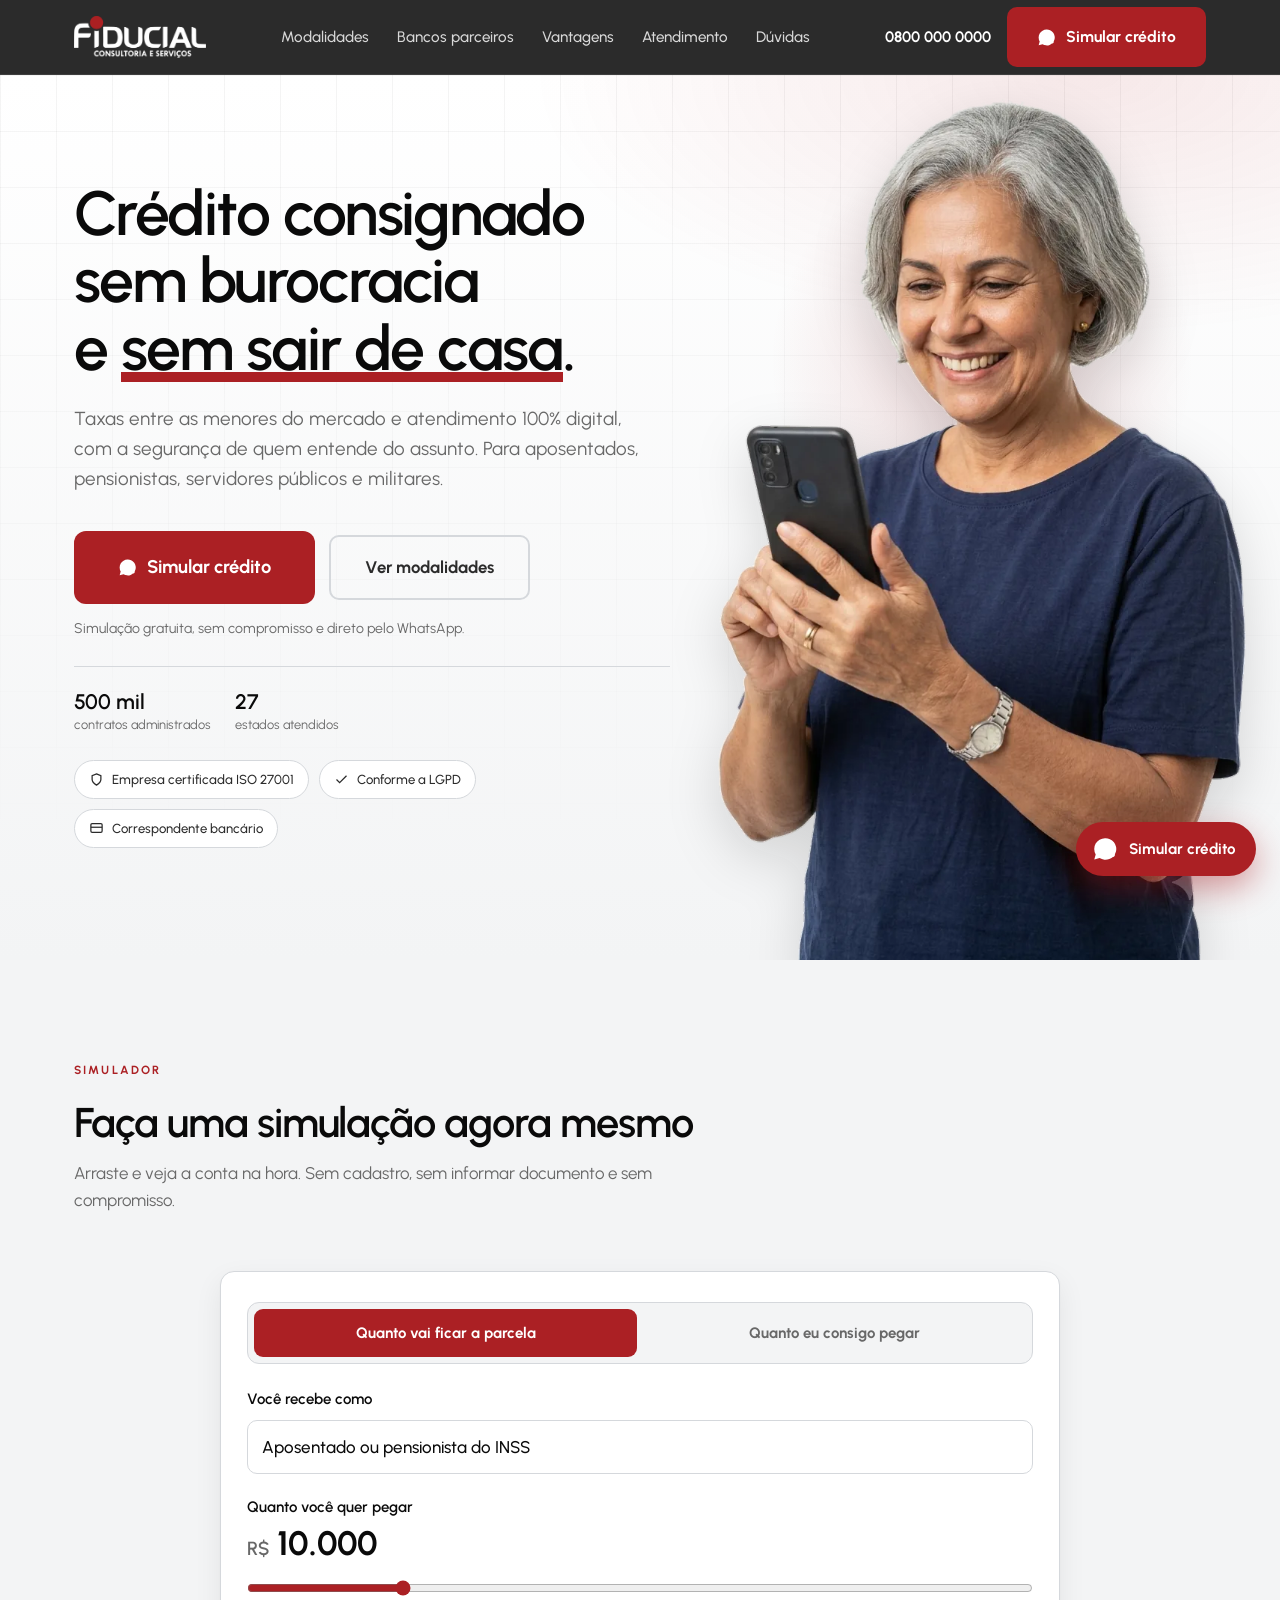
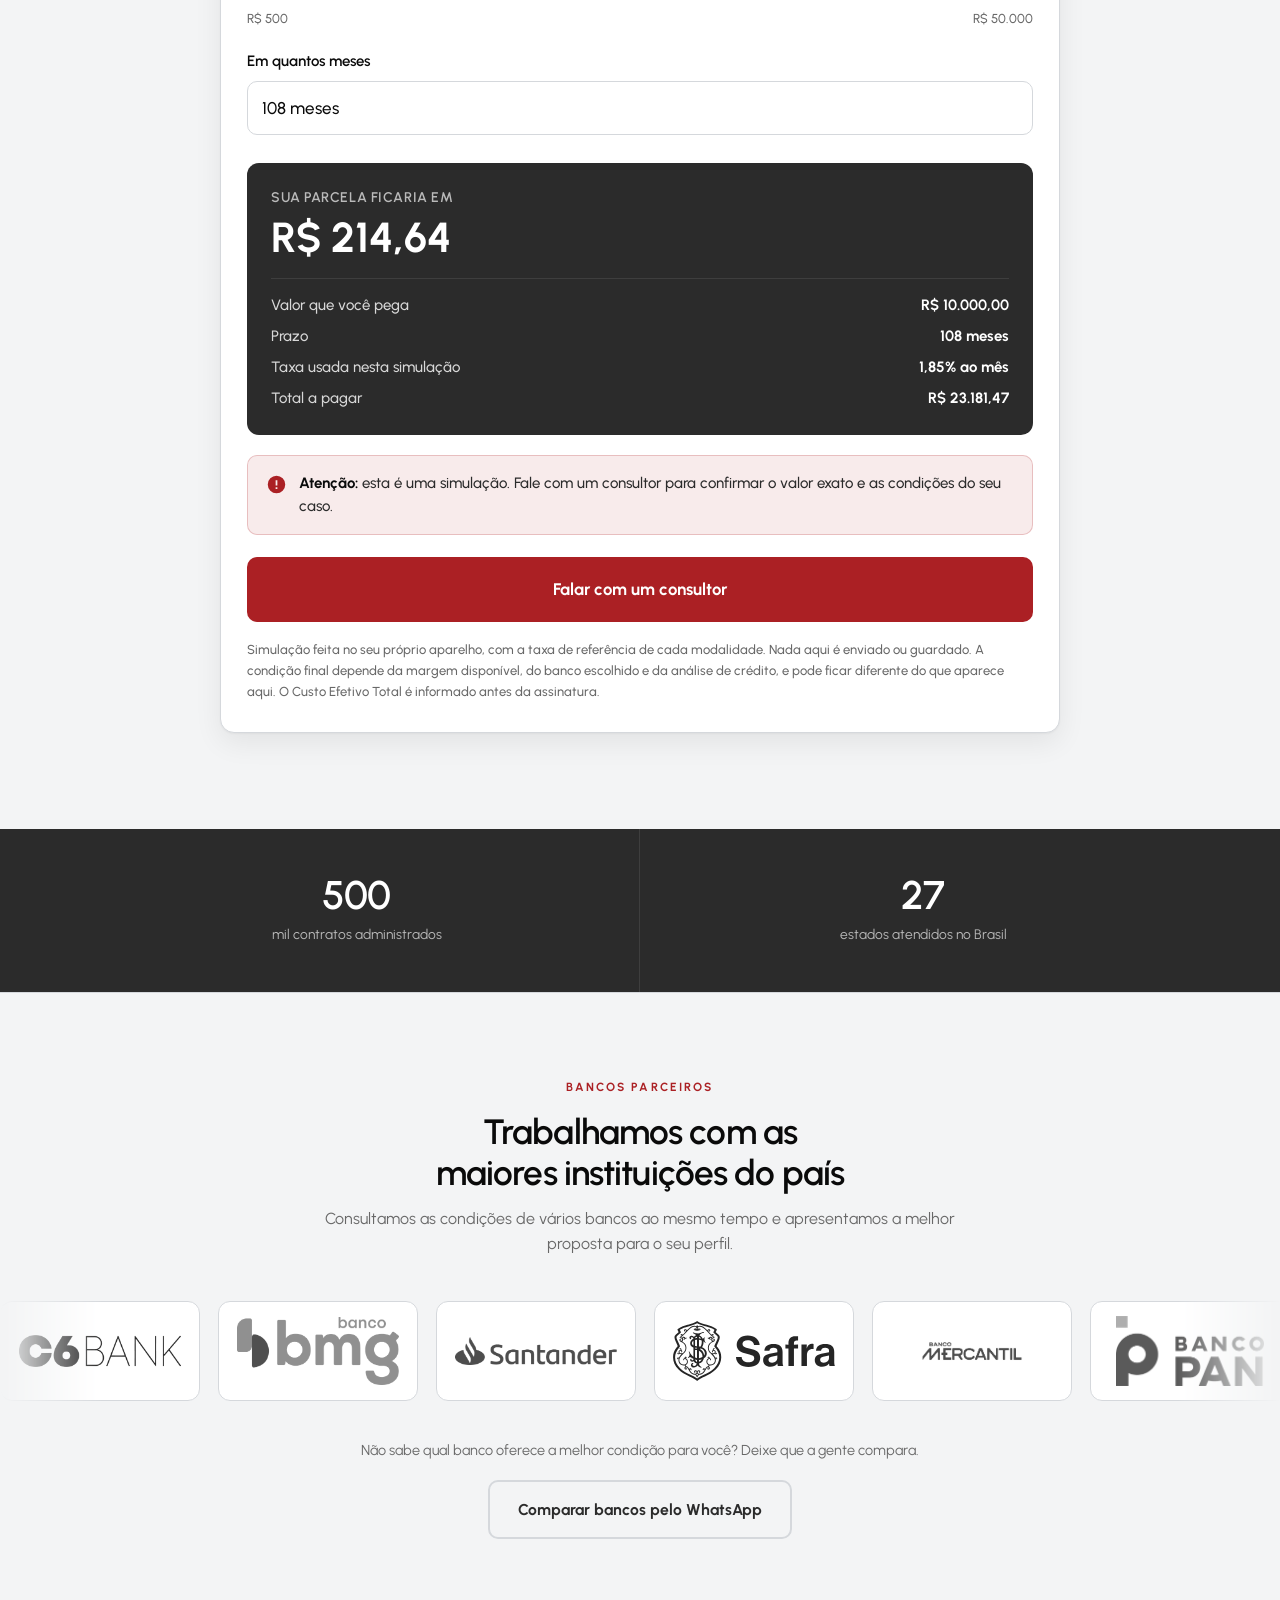
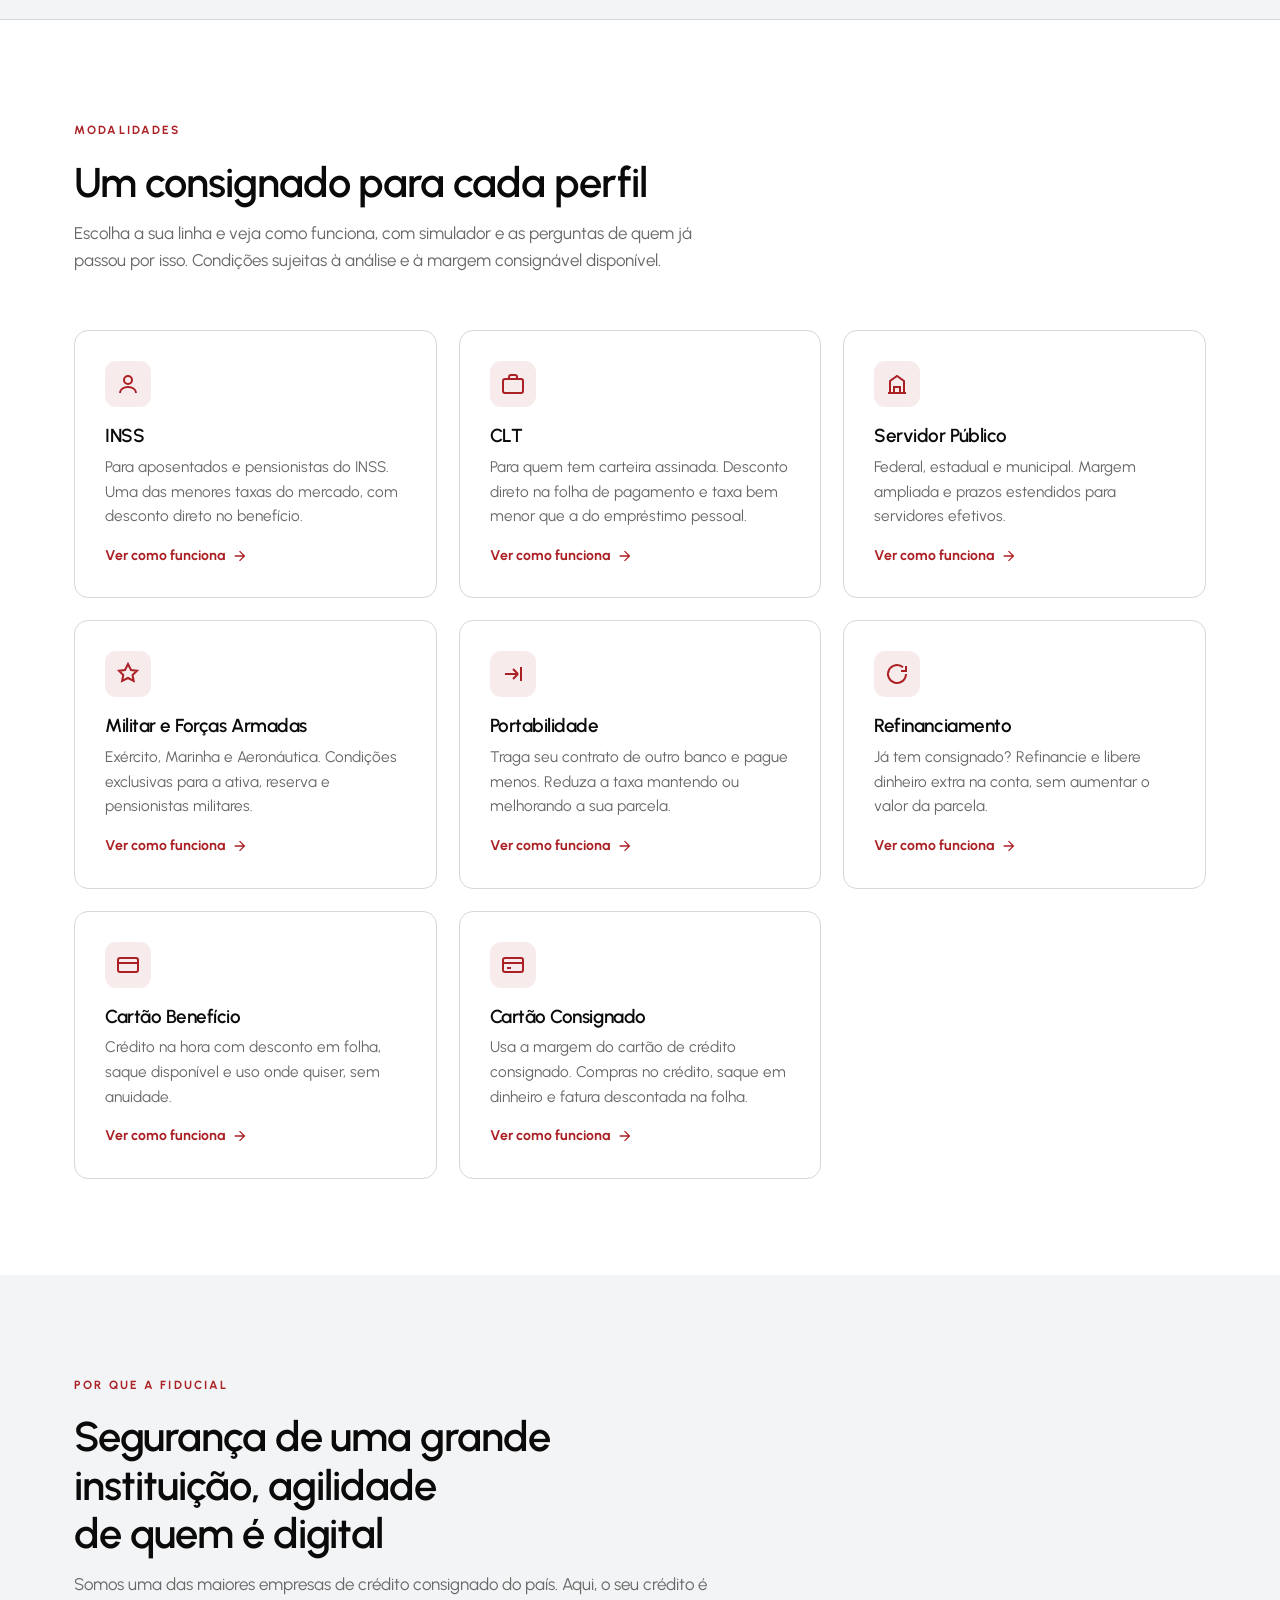
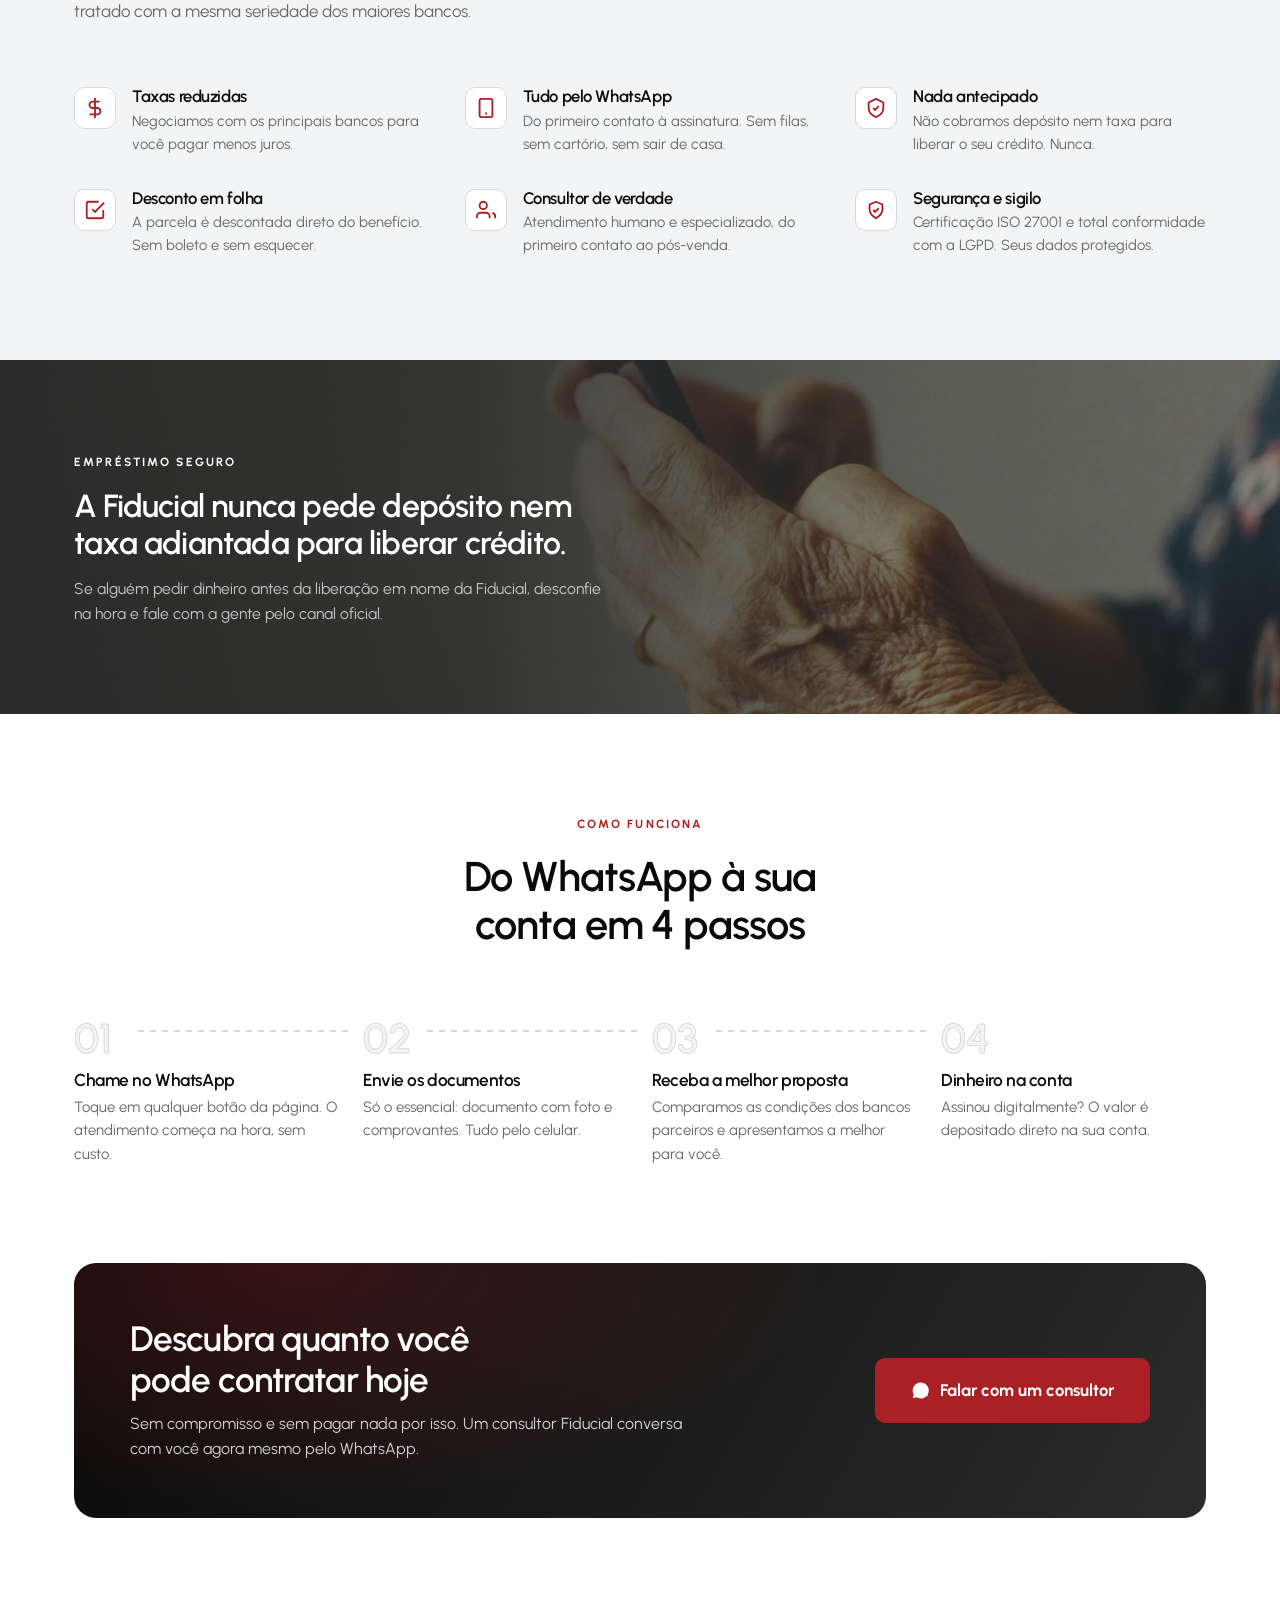
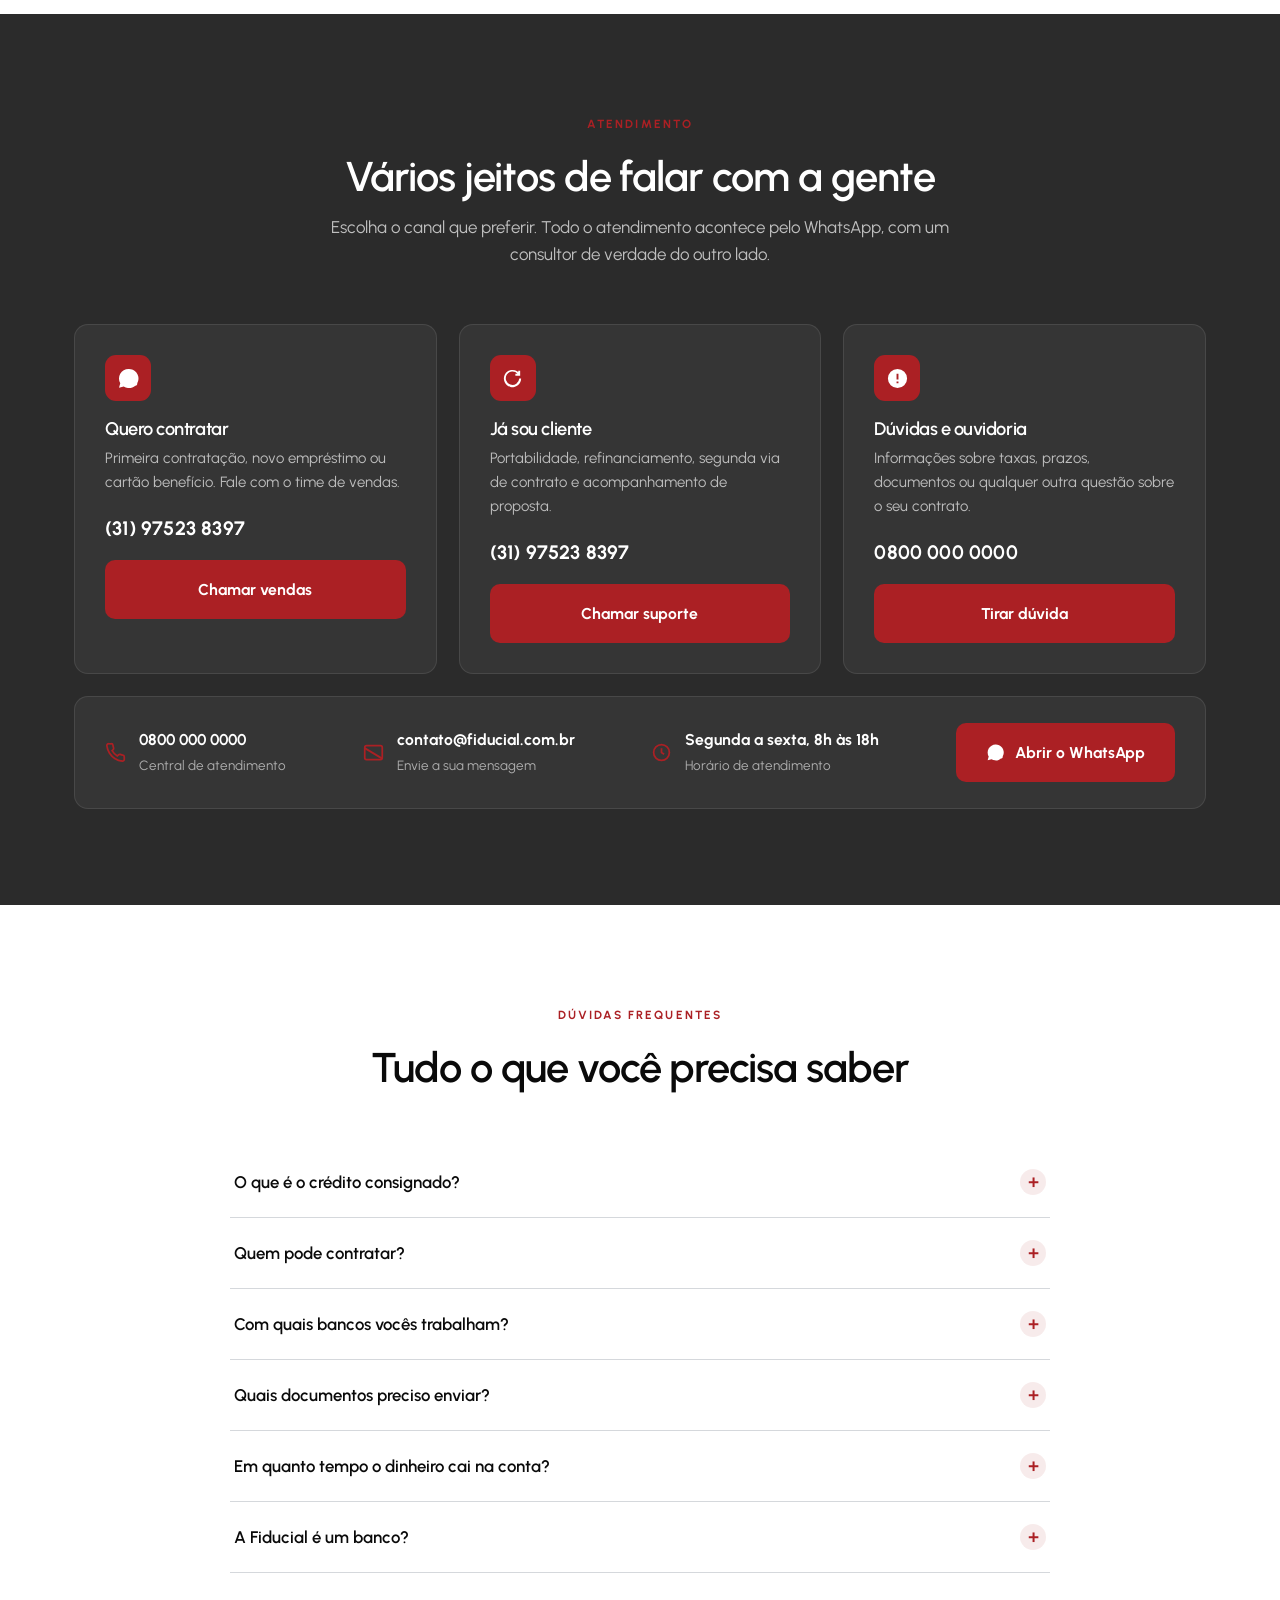
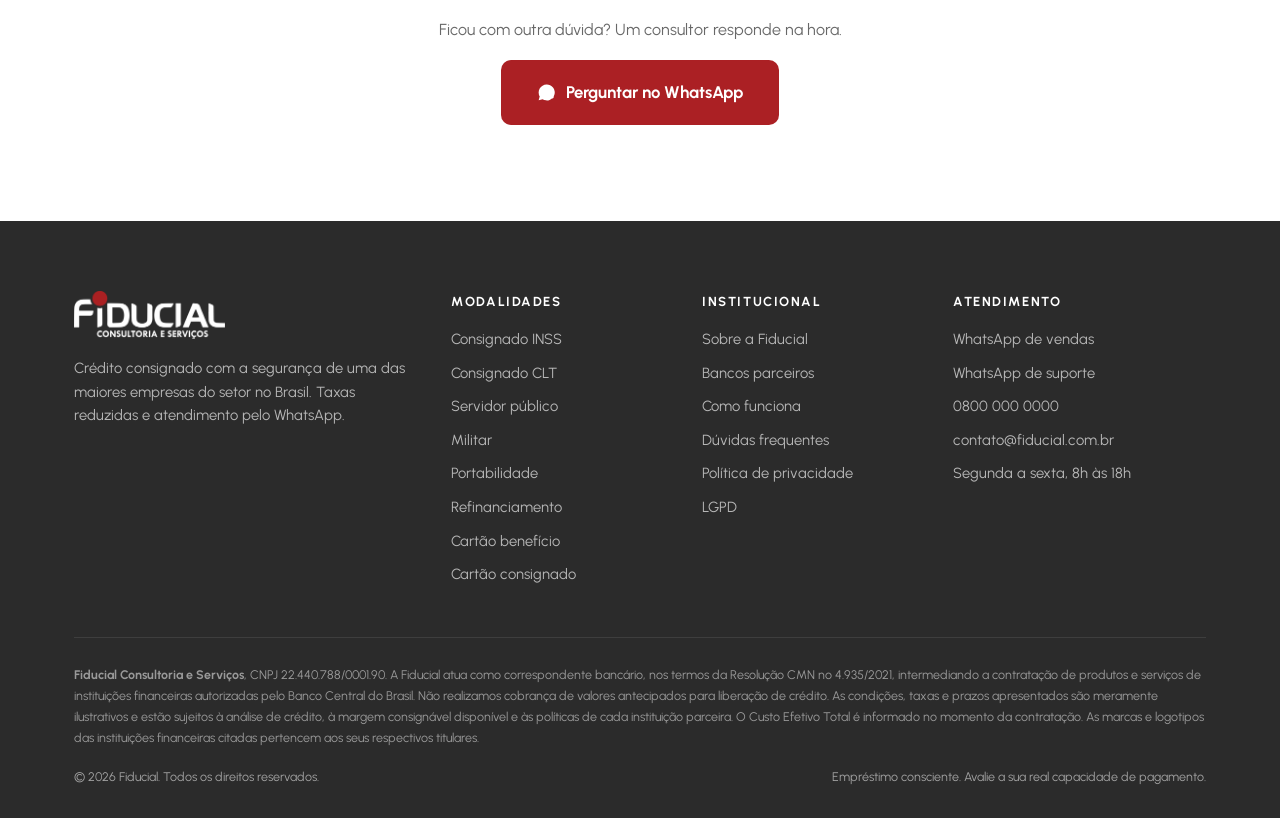
==== index.html @ 5bf25d1a "adicionando site consig-fiducial" ====
<!DOCTYPE html>
<html lang="pt-BR">
<head>
<meta charset="UTF-8" />
<meta name="viewport" content="width=device-width, initial-scale=1.0" />
<title>Fiducial | Crédito Consignado INSS, Servidor e Militar</title>
<meta name="description" content="Simule crédito consignado pelo WhatsApp com a Fiducial. Comparamos catorze instituições para achar a menor taxa, para aposentados, pensionistas, servidores públicos e militares. Sem sair de casa." />

<!-- ATENÇÃO: as três linhas abaixo precisam do domínio próprio.
     Enquanto ele não existir, ficam apontando para o endereço da hospedagem. -->
<link rel="canonical" href="https://lpvendas.idr8iq.easypanel.host/" />
<meta property="og:url" content="https://lpvendas.idr8iq.easypanel.host/" />
<meta property="og:image" content="https://lpvendas.idr8iq.easypanel.host/previa.jpg" />

<!-- Prévia do link. O negócio inteiro roda no WhatsApp, e sem isto o endereço
     colado numa conversa aparece sem imagem e sem título. -->
<meta property="og:type" content="website" />
<meta property="og:locale" content="pt_BR" />
<meta property="og:site_name" content="Fiducial Consultoria e Serviços" />
<meta property="og:title" content="Crédito consignado sem burocracia e sem sair de casa" />
<meta property="og:description" content="Comparamos catorze instituições para achar a menor taxa. Simulação gratuita pelo WhatsApp, para aposentados, pensionistas, servidores e militares." />
<meta property="og:image:width" content="1200" />
<meta property="og:image:height" content="630" />
<meta property="og:image:alt" content="Crédito consignado Fiducial" />
<meta name="twitter:card" content="summary_large_image" />

<meta name="theme-color" content="#2b2b2b" />
<meta name="robots" content="index, follow, max-image-preview:large" />
<!-- Ícones oficiais da Fiducial, os mesmos do site institucional -->
<link rel="icon" href="favicon.ico" sizes="32x32" />
<link rel="icon" href="favicon-32.png" type="image/png" sizes="32x32" />
<link rel="icon" href="favicon-192.png" type="image/png" sizes="192x192" />
<link rel="apple-touch-icon" href="apple-touch-icon.png" />

<link rel="preload" href="fontes/urbanist-600.woff2" as="font" type="font/woff2" crossorigin />
<link rel="preload" href="hero.webp" as="image" type="image/webp" fetchpriority="high" />
<link rel="stylesheet" href="estilo.css" />

<!-- Dados estruturados. Servem para o Google entender que empresa é esta e para
     habilitar as perguntas aparecerem abertas no resultado de busca.
     PENDENTE: telefone e endereço estão com placeholder, trocar junto com o
     restante dos contatos. Sem telefone verificável, tirar a linha telephone. -->
<script type="application/ld+json">
{
  "@context": "https://schema.org",
  "@graph": [
    {
      "@type": "FinancialService",
      "@id": "https://lpvendas.idr8iq.easypanel.host/#empresa",
      "name": "Fiducial Consultoria e Serviços",
      "url": "https://lpvendas.idr8iq.easypanel.host/",
      "description": "Correspondente bancário especializado em crédito consignado para aposentados e pensionistas do INSS, servidores públicos e militares.",
      "taxID": "22.440.788/0001.90",
      "areaServed": { "@type": "Country", "name": "Brasil" },
      "availableLanguage": "pt-BR",
      "openingHoursSpecification": {
        "@type": "OpeningHoursSpecification",
        "dayOfWeek": ["Monday","Tuesday","Wednesday","Thursday","Friday"],
        "opens": "08:00",
        "closes": "18:00"
      },
      "hasOfferCatalog": {
        "@type": "OfferCatalog",
        "name": "Modalidades de crédito consignado",
        "itemListElement": [
          { "@type": "Offer", "itemOffered": { "@type": "LoanOrCredit", "name": "Consignado INSS" } },
          { "@type": "Offer", "itemOffered": { "@type": "LoanOrCredit", "name": "Consignado para servidor público" } },
          { "@type": "Offer", "itemOffered": { "@type": "LoanOrCredit", "name": "Consignado militar" } },
          { "@type": "Offer", "itemOffered": { "@type": "LoanOrCredit", "name": "Portabilidade de consignado" } },
          { "@type": "Offer", "itemOffered": { "@type": "LoanOrCredit", "name": "Refinanciamento de consignado" } },
          { "@type": "Offer", "itemOffered": { "@type": "LoanOrCredit", "name": "Cartão benefício" } },
          { "@type": "Offer", "itemOffered": { "@type": "LoanOrCredit", "name": "Cartão consignado" } }
        ]
      }
    },
    {
      "@type": "FAQPage",
      "@id": "https://lpvendas.idr8iq.easypanel.host/#duvidas",
      "mainEntity": [
        {
          "@type": "Question",
          "name": "O que é o crédito consignado?",
          "acceptedAnswer": { "@type": "Answer", "text": "É um empréstimo com a parcela descontada diretamente da folha de pagamento ou do benefício, seja INSS, servidor ou militar. Por ter essa garantia, oferece as menores taxas de juros do mercado." }
        },
        {
          "@type": "Question",
          "name": "Quem pode contratar?",
          "acceptedAnswer": { "@type": "Answer", "text": "Aposentados e pensionistas do INSS, servidores públicos federais, estaduais e municipais, e militares das Forças Armadas. A contratação depende da margem consignável disponível e da análise de crédito." }
        },
        {
          "@type": "Question",
          "name": "Com quais bancos vocês trabalham?",
          "acceptedAnswer": { "@type": "Answer", "text": "Somos correspondentes de várias instituições e a nossa carteira não para nas que estão listadas no site. Entre elas estão C6 Consig, BMG, Santander, Safra, Mercantil, Banco Pan, Happy Consig, Facta, Daycoval, BRB, iCred, VCTex, Amigoz e Quero Mais Crédito, entre outras. Consultamos todas as que atendem o seu perfil e apresentamos a melhor condição." }
        },
        {
          "@type": "Question",
          "name": "Quais documentos preciso enviar?",
          "acceptedAnswer": { "@type": "Answer", "text": "Documento oficial com foto, CPF, comprovante de residência e o extrato ou contracheque do benefício. Tudo pode ser enviado por foto, pelo WhatsApp, sem precisar de cartório." }
        },
        {
          "@type": "Question",
          "name": "Em quanto tempo o dinheiro cai na conta?",
          "acceptedAnswer": { "@type": "Answer", "text": "Depois da aprovação e da assinatura digital, o banco faz o depósito direto na sua conta. O prazo varia conforme a instituição e o seu tipo de benefício, e o consultor informa o prazo exato antes de você assinar." }
        },
        {
          "@type": "Question",
          "name": "A Fiducial é um banco?",
          "acceptedAnswer": { "@type": "Answer", "text": "A Fiducial atua como correspondente bancário, intermediando a contratação junto a instituições financeiras autorizadas pelo Banco Central. Isso significa acesso a várias opções para encontrar a melhor condição para você." }
        }
      ]
    }
  ]
}
</script>
</head>
<body>

<!-- ================= HEADER ================= -->
<header>
  <div class="wrap nav">
    <a href="#" class="logo"><img decoding="async" width="620" height="197" src="fiducial-logo-claro.png" alt="Fiducial Consultoria e Serviços" /></a>
    <ul class="nav-links" id="nav-links">
      <li><a href="#modalidades">Modalidades</a></li>
      <li><a href="#bancos">Bancos parceiros</a></li>
      <li><a href="#vantagens">Vantagens</a></li>
      <li><a href="#atendimento">Atendimento</a></li>
      <li><a href="#duvidas">Dúvidas</a></li>
    </ul>
    <div class="nav-right">
      <span class="nav-phone">0800 000 0000</span>
      <a class="btn btn-red" data-wa data-origem="cabecalho" data-msg="Olá! Vim pelo site e quero falar sobre crédito consignado.">
        <svg viewBox="0 0 24 24"><path d="M17.5 14.4c-.3-.2-1.7-.9-2-1-.3-.1-.5-.1-.6.2s-.7.9-.9 1.1c-.2.2-.3.2-.6.1-1.7-.9-2.9-1.6-4-3.6-.3-.5.3-.5.8-1.5.1-.2 0-.4 0-.5s-.6-1.5-.9-2c-.2-.5-.4-.5-.6-.5h-.5c-.2 0-.5.1-.7.3-.9.9-1.1 2-.7 3.3.4 1.4 1.3 2.7 1.5 2.9.2.2 2.6 4 6.3 5.5 2.3 1 3.2 1.1 4.4.9.7-.1 1.7-.7 2-1.4.2-.7.2-1.3.2-1.4-.1-.1-.3-.2-.6-.4M12 2a10 10 0 0 0-8.6 15l-1.3 4.7L7 20.4A10 10 0 1 0 12 2"/></svg>
        Simular crédito
      </a>
      <!-- só aparece no celular, abre a lista de seções -->
      <button class="nav-abrir" type="button" aria-expanded="false" aria-controls="nav-links" aria-label="Abrir menu de seções">
        <span></span><span></span><span></span>
      </button>
    </div>
  </div>
</header>

<!-- ================= HERO ================= -->
<section class="hero">
  <div class="wrap hero-grid">
    <div class="hero-conteudo">
      <h1>Crédito consignado sem burocracia e <span class="hl">sem sair de casa</span>.</h1>
      <p class="lead">Taxas entre as menores do mercado e atendimento 100% digital, com a segurança de quem entende do assunto. Para aposentados, pensionistas, servidores públicos e militares.</p>

      <div class="hero-cta">
        <a class="btn btn-red btn-simular" data-wa data-origem="topo" data-msg="Olá! Quero simular meu crédito consignado.">
          <svg viewBox="0 0 24 24"><path d="M17.5 14.4c-.3-.2-1.7-.9-2-1-.3-.1-.5-.1-.6.2s-.7.9-.9 1.1c-.2.2-.3.2-.6.1-1.7-.9-2.9-1.6-4-3.6-.3-.5.3-.5.8-1.5.1-.2 0-.4 0-.5s-.6-1.5-.9-2c-.2-.5-.4-.5-.6-.5h-.5c-.2 0-.5.1-.7.3-.9.9-1.1 2-.7 3.3.4 1.4 1.3 2.7 1.5 2.9.2.2 2.6 4 6.3 5.5 2.3 1 3.2 1.1 4.4.9.7-.1 1.7-.7 2-1.4.2-.7.2-1.3.2-1.4-.1-.1-.3-.2-.6-.4M12 2a10 10 0 0 0-8.6 15l-1.3 4.7L7 20.4A10 10 0 1 0 12 2"/></svg>
          Simular crédito
        </a>
        <a class="btn btn-ghost btn-lg" href="#modalidades">Ver modalidades</a>
      </div>
      <p class="hero-obs">Simulação gratuita, sem compromisso e direto pelo WhatsApp.</p>

      <div class="prova">
        <div class="item"><div><b>500 mil</b><span>contratos administrados</span></div></div>
        <div class="item"><div><b>27</b><span>estados atendidos</span></div></div>
      </div>

      <div class="hero-chips">
        <span class="chip"><svg viewBox="0 0 24 24" fill="none" stroke="currentColor" stroke-width="2"><path d="M12 3l7 3v6c0 4-3 6.5-7 9-4-2.5-7-5-7-9V6l7-3z"/></svg> Empresa certificada ISO 27001</span>
        <span class="chip"><svg viewBox="0 0 24 24" fill="none" stroke="currentColor" stroke-width="2"><path d="M20 6L9 17l-5-5"/></svg> Conforme a LGPD</span>
        <span class="chip"><svg viewBox="0 0 24 24" fill="none" stroke="currentColor" stroke-width="2"><rect x="3" y="4" width="18" height="14" rx="2"/><path d="M3 10h18"/></svg> Correspondente bancário</span>
      </div>
    </div>

    <!--
      LADO DIREITO DO TOPO
      A imagem foi recortada sem fundo a partir de  modelo.png .
      Serve  hero.webp , leve, com  hero.png  de reserva para navegador antigo.
      Se os dois forem removidos, esta coluna some sozinha e o texto ocupa a largura toda.
    -->
    <div class="hero-figura" id="hero-figura">
      <picture>
        <source srcset="hero.webp" type="image/webp" />
        <img decoding="async" src="hero.png" width="706" height="1167" fetchpriority="high"
             alt="Aposentada simulando crédito consignado pelo celular" />
      </picture>
    </div>
  </div>
</section>

<!-- ================= SIMULADOR =================
     Fica logo abaixo do topo de propósito: é a primeira coisa depois da
     promessa, para a pessoa ver um número antes de decidir se continua lendo.
     O miolo do cartão é desenhado pelo simulador.js. Aqui fica só a moldura,
     para o título e o texto existirem no código da página.
     Não há formulário: nada é enviado, nada é guardado. -->
<section class="section sim" id="simulador" style="background:var(--paper)">
  <div class="wrap">
    <div class="section-head">
      <span class="eyebrow">Simulador</span>
      <h2>Faça uma simulação agora mesmo</h2>
      <p>Arraste e veja a conta na hora. Sem cadastro, sem informar documento e sem compromisso.</p>
    </div>
    <div class="sim-wrap">
      <div data-simulador="inss"></div>
    </div>
  </div>
</section>

<!-- ================= NÚMEROS ================= -->
<section class="stats">
  <div class="wrap stats-grid">
    <div class="stat"><div class="num" data-count="500">0</div><div class="lbl">mil contratos administrados</div></div>
    <div class="stat"><div class="num" data-count="27">0</div><div class="lbl">estados atendidos no Brasil</div></div>
  </div>
</section>

<!-- ================= BANCOS PARCEIROS ================= -->
<section class="banks" id="bancos">
  <div class="wrap">
    <div class="head reveal">
      <span class="eyebrow">Bancos parceiros</span>
      <h2>Trabalhamos com as maiores instituições do país</h2>
      <p>Consultamos as condições de vários bancos ao mesmo tempo e apresentamos a melhor proposta para o seu perfil.</p>
    </div>
  </div>

  <!--
    LOGOS DOS BANCOS
    Os arquivos ficam nesta mesma pasta, ao lado do index.html, com nome em minúsculas
    e sem espaço. Todos já foram tratados: fundo branco virou transparência e as margens
    vazias foram aparadas, para os logos terem peso visual parecido dentro do card.
    Enquanto um arquivo não existir, aparece o nome da instituição em texto automaticamente.
    A classe "folgado" continua disponível para logo que venha com muita margem interna.
  -->
  <div class="marquee">
    <div class="marquee-track" id="bank-track">
      <div class="bank"><img decoding="async" loading="lazy" width="520" height="103" src="c6-bank.png" alt="C6 Bank" data-nome="C6 Consig" /></div>
      <div class="bank"><img decoding="async" loading="lazy" width="520" height="217" src="bmg.png" alt="Banco BMG" data-nome="BMG" /></div>
      <div class="bank"><img decoding="async" loading="lazy" width="520" height="91" src="santander.png" alt="Santander" data-nome="Santander" /></div>
      <div class="bank"><img decoding="async" loading="lazy" width="1106" height="407" src="safra.svg" alt="Banco Safra" data-nome="Safra" /></div>
      <div class="bank"><img decoding="async" loading="lazy" width="630" height="350" src="mercantil.png" alt="Banco Mercantil" data-nome="Mercantil" /></div>
      <div class="bank"><img decoding="async" loading="lazy" width="300" height="141" src="pan.png" alt="Banco Pan" data-nome="Banco Pan" /></div>
      <div class="bank"><img decoding="async" loading="lazy" width="399" height="123" src="happy.png" alt="Happy Consig" data-nome="Happy Consig" /></div>
      <div class="bank"><img decoding="async" loading="lazy" width="191" height="44" src="facta.png" alt="Facta Financeira" data-nome="Facta" /></div>
      <div class="bank"><img decoding="async" loading="lazy" width="837" height="238" src="daycoval.png" alt="Banco Daycoval" data-nome="Daycoval" /></div>
      <div class="bank"><img decoding="async" loading="lazy" width="520" height="215" src="brb.png" alt="BRB" data-nome="BRB" /></div>
      <div class="bank"><img decoding="async" loading="lazy" width="520" height="124" src="icred.png" alt="iCred" data-nome="iCred" /></div>
      <div class="bank"><img decoding="async" loading="lazy" width="162" height="50" src="vctex.png" alt="VCTex" data-nome="VCTex" /></div>
      <div class="bank"><img decoding="async" loading="lazy" width="355" height="110" src="amigoz.png" alt="Amigoz" data-nome="Amigoz" /></div>
      <div class="bank"><img decoding="async" loading="lazy" width="520" height="271" src="quero-mais-credito.png" alt="Quero Mais Crédito" data-nome="Quero Mais Crédito" /></div>
    </div>
  </div>

  <div class="wrap">
    <p class="foot">Não sabe qual banco oferece a melhor condição para você? Deixe que a gente compara.</p>
    <div style="text-align:center;margin-top:18px">
      <a class="btn btn-outline" data-wa data-origem="bancos" data-msg="Olá! Quero comparar as condições entre os bancos parceiros.">Comparar bancos pelo WhatsApp</a>
    </div>
  </div>
</section>

<!-- ================= MODALIDADES ================= -->
<section class="section" id="modalidades">
  <div class="wrap">
    <div class="section-head reveal">
      <span class="eyebrow">Modalidades</span>
      <h2>Um consignado para cada perfil</h2>
      <p>Escolha a sua linha e veja como funciona, com simulador e as perguntas de quem j&#225; passou por isso. Condições sujeitas à análise e à margem consignável disponível.</p>
    </div>
    <div class="cards">
      <a class="card reveal" href="consignado-inss.html">
        <div class="ic"><svg viewBox="0 0 24 24" fill="none" stroke="currentColor" stroke-width="2"><circle cx="12" cy="8" r="4"/><path d="M4 21c0-4 4-6 8-6s8 2 8 6"/></svg></div>
        <h3>INSS</h3>
        <p>Para aposentados e pensionistas do INSS. Uma das menores taxas do mercado, com desconto direto no benefício.</p>
        <span class="go">Ver como funciona <svg viewBox="0 0 24 24"><path d="M12 4l8 8-8 8-1.4-1.4 5.6-5.6H4v-2h12.2l-5.6-5.6z"/></svg></span>
      </a>
      <a class="card reveal" href="consignado-clt.html">
        <div class="ic"><svg viewBox="0 0 24 24" fill="none" stroke="currentColor" stroke-width="2"><rect x="2" y="7" width="20" height="14" rx="2"/><path d="M8 7V5a2 2 0 0 1 2-2h4a2 2 0 0 1 2 2v2"/></svg></div>
        <h3>CLT</h3>
        <p>Para quem tem carteira assinada. Desconto direto na folha de pagamento e taxa bem menor que a do empr&#233;stimo pessoal.</p>
        <span class="go">Ver como funciona <svg viewBox="0 0 24 24"><path d="M12 4l8 8-8 8-1.4-1.4 5.6-5.6H4v-2h12.2l-5.6-5.6z"/></svg></span>
      </a>
      <a class="card reveal" href="consignado-servidor-publico.html">
        <div class="ic"><svg viewBox="0 0 24 24" fill="none" stroke="currentColor" stroke-width="2"><path d="M3 21h18M5 21V9l7-5 7 5v12M9 21v-6h6v6"/></svg></div>
        <h3>Servidor Público</h3>
        <p>Federal, estadual e municipal. Margem ampliada e prazos estendidos para servidores efetivos.</p>
        <span class="go">Ver como funciona <svg viewBox="0 0 24 24"><path d="M12 4l8 8-8 8-1.4-1.4 5.6-5.6H4v-2h12.2l-5.6-5.6z"/></svg></span>
      </a>
      <a class="card reveal" href="consignado-militar.html">
        <div class="ic"><svg viewBox="0 0 24 24" fill="none" stroke="currentColor" stroke-width="2"><path d="M12 2l3 6 6 .8-4.5 4.2 1.2 6L12 16l-5.9 3 1.2-6L3 8.8 9 8z"/></svg></div>
        <h3>Militar e Forças Armadas</h3>
        <p>Exército, Marinha e Aeronáutica. Condições exclusivas para a ativa, reserva e pensionistas militares.</p>
        <span class="go">Ver como funciona <svg viewBox="0 0 24 24"><path d="M12 4l8 8-8 8-1.4-1.4 5.6-5.6H4v-2h12.2l-5.6-5.6z"/></svg></span>
      </a>
      <a class="card reveal" href="portabilidade-consignado.html">
        <div class="ic"><svg viewBox="0 0 24 24" fill="none" stroke="currentColor" stroke-width="2"><path d="M4 12h13m0 0l-5-5m5 5l-5 5M20 5v14"/></svg></div>
        <h3>Portabilidade</h3>
        <p>Traga seu contrato de outro banco e pague menos. Reduza a taxa mantendo ou melhorando a sua parcela.</p>
        <span class="go">Ver como funciona <svg viewBox="0 0 24 24"><path d="M12 4l8 8-8 8-1.4-1.4 5.6-5.6H4v-2h12.2l-5.6-5.6z"/></svg></span>
      </a>
      <a class="card reveal" href="refinanciamento-consignado.html">
        <div class="ic"><svg viewBox="0 0 24 24" fill="none" stroke="currentColor" stroke-width="2"><path d="M21 12a9 9 0 1 1-3-6.7M21 4v5h-5"/></svg></div>
        <h3>Refinanciamento</h3>
        <p>Já tem consignado? Refinancie e libere dinheiro extra na conta, sem aumentar o valor da parcela.</p>
        <span class="go">Ver como funciona <svg viewBox="0 0 24 24"><path d="M12 4l8 8-8 8-1.4-1.4 5.6-5.6H4v-2h12.2l-5.6-5.6z"/></svg></span>
      </a>
      <a class="card reveal" href="cartao-beneficio.html">
        <div class="ic"><svg viewBox="0 0 24 24" fill="none" stroke="currentColor" stroke-width="2"><rect x="2" y="5" width="20" height="14" rx="2"/><path d="M2 10h20"/></svg></div>
        <h3>Cartão Benefício</h3>
        <p>Crédito na hora com desconto em folha, saque disponível e uso onde quiser, sem anuidade.</p>
        <span class="go">Ver como funciona <svg viewBox="0 0 24 24"><path d="M12 4l8 8-8 8-1.4-1.4 5.6-5.6H4v-2h12.2l-5.6-5.6z"/></svg></span>
      </a>
      <a class="card reveal" href="cartao-consignado.html">
        <div class="ic"><svg viewBox="0 0 24 24" fill="none" stroke="currentColor" stroke-width="2"><rect x="2" y="5" width="20" height="14" rx="2"/><path d="M2 10h20"/><path d="M6 15h4"/></svg></div>
        <h3>Cartão Consignado</h3>
        <p>Usa a margem do cartão de crédito consignado. Compras no crédito, saque em dinheiro e fatura descontada na folha.</p>
        <span class="go">Ver como funciona <svg viewBox="0 0 24 24"><path d="M12 4l8 8-8 8-1.4-1.4 5.6-5.6H4v-2h12.2l-5.6-5.6z"/></svg></span>
      </a>
    </div>
  </div>
</section>

<!-- ================= VANTAGENS ================= -->
<section class="section adv" id="vantagens">
  <div class="wrap">
    <div class="section-head reveal">
      <span class="eyebrow">Por que a Fiducial</span>
      <h2>Segurança de uma grande instituição, agilidade de quem é digital</h2>
      <p>Somos uma das maiores empresas de crédito consignado do país. Aqui, o seu crédito é tratado com a mesma seriedade dos maiores bancos.</p>
    </div>
    <div class="adv-grid">
      <div class="adv-item reveal">
        <div class="ic"><svg viewBox="0 0 24 24" fill="none" stroke="currentColor" stroke-width="2"><path d="M12 1v22M17 5H9.5a3.5 3.5 0 0 0 0 7h5a3.5 3.5 0 0 1 0 7H6"/></svg></div>
        <div><h4>Taxas reduzidas</h4><p>Negociamos com os principais bancos para você pagar menos juros.</p></div>
      </div>
      <div class="adv-item reveal">
        <div class="ic"><svg viewBox="0 0 24 24" fill="none" stroke="currentColor" stroke-width="2"><rect x="5" y="2" width="14" height="20" rx="2"/><path d="M11 18h2"/></svg></div>
        <div><h4>Tudo pelo WhatsApp</h4><p>Do primeiro contato à assinatura. Sem filas, sem cartório, sem sair de casa.</p></div>
      </div>
      <div class="adv-item reveal">
        <div class="ic"><svg viewBox="0 0 24 24" fill="none" stroke="currentColor" stroke-width="2"><path d="M12 2l8 4v6c0 5-3.5 8-8 10-4.5-2-8-5-8-10V6z"/><path d="M15 10l-4 4-2-2"/></svg></div>
        <div><h4>Nada antecipado</h4><p>Não cobramos depósito nem taxa para liberar o seu crédito. Nunca.</p></div>
      </div>
      <div class="adv-item reveal">
        <div class="ic"><svg viewBox="0 0 24 24" fill="none" stroke="currentColor" stroke-width="2"><path d="M9 11l3 3L22 4M21 12v7a2 2 0 0 1-2 2H5a2 2 0 0 1-2-2V5a2 2 0 0 1 2-2h11"/></svg></div>
        <div><h4>Desconto em folha</h4><p>A parcela é descontada direto do benefício. Sem boleto e sem esquecer.</p></div>
      </div>
      <div class="adv-item reveal">
        <div class="ic"><svg viewBox="0 0 24 24" fill="none" stroke="currentColor" stroke-width="2"><path d="M16 21v-2a4 4 0 0 0-4-4H6a4 4 0 0 0-4 4v2M9 11a4 4 0 1 0 0-8 4 4 0 0 0 0 8zM22 21v-2a4 4 0 0 0-3-3.9"/></svg></div>
        <div><h4>Consultor de verdade</h4><p>Atendimento humano e especializado, do primeiro contato ao pós-venda.</p></div>
      </div>
      <div class="adv-item reveal">
        <div class="ic"><svg viewBox="0 0 24 24" fill="none" stroke="currentColor" stroke-width="2"><path d="M12 3l7 3v6c0 4-3 6.5-7 9-4-2.5-7-5-7-9V6l7-3z"/><path d="M9 12l2 2 4-4"/></svg></div>
        <div><h4>Segurança e sigilo</h4><p>Certificação ISO 27001 e total conformidade com a LGPD. Seus dados protegidos.</p></div>
      </div>
    </div>
  </div>
</section>

<!-- ================= FAIXA DE QUEBRA =================
  Faixa de largura total com foto ao fundo. O texto fica na metade esquerda,
  que é justamente onde a foto tem fundo desfocado e vazio.
-->
<section class="quebra">
  <div class="wrap">
    <div class="quebra-texto reveal">
      <span class="eyebrow">Empréstimo seguro</span>
      <h2>A Fiducial nunca pede depósito nem taxa adiantada para liberar crédito.</h2>
      <p>Se alguém pedir dinheiro antes da liberação em nome da Fiducial, desconfie na hora e fale com a gente pelo canal oficial.</p>
    </div>
  </div>
</section>

<!-- ================= COMO FUNCIONA ================= -->
<section class="section" id="como">
  <div class="wrap">
    <div class="section-head center reveal">
      <span class="eyebrow">Como funciona</span>
      <h2>Do WhatsApp à sua conta em 4 passos</h2>
    </div>
    <div class="steps">
      <div class="step reveal"><div class="n">01</div><h4>Chame no WhatsApp</h4><p>Toque em qualquer botão da página. O atendimento começa na hora, sem custo.</p></div>
      <div class="step reveal"><div class="n">02</div><h4>Envie os documentos</h4><p>Só o essencial: documento com foto e comprovantes. Tudo pelo celular.</p></div>
      <div class="step reveal"><div class="n">03</div><h4>Receba a melhor proposta</h4><p>Comparamos as condições dos bancos parceiros e apresentamos a melhor para você.</p></div>
      <div class="step reveal"><div class="n">04</div><h4>Dinheiro na conta</h4><p>Assinou digitalmente? O valor é depositado direto na sua conta.</p></div>
    </div>
  </div>
</section>

<!-- ================= FAIXA DE CTA ================= -->
<section class="section" style="padding-top:0">
  <div class="wrap">
    <div class="band reveal">
      <div>
        <h2>Descubra quanto você pode contratar hoje</h2>
        <p>Sem compromisso e sem pagar nada por isso. Um consultor Fiducial conversa com você agora mesmo pelo WhatsApp.</p>
      </div>
      <a class="btn btn-red btn-lg" data-wa data-origem="faixa-simulacao" data-msg="Olá! Quero descobrir quanto posso contratar de consignado.">
        <svg viewBox="0 0 24 24"><path d="M17.5 14.4c-.3-.2-1.7-.9-2-1-.3-.1-.5-.1-.6.2s-.7.9-.9 1.1c-.2.2-.3.2-.6.1-1.7-.9-2.9-1.6-4-3.6-.3-.5.3-.5.8-1.5.1-.2 0-.4 0-.5s-.6-1.5-.9-2c-.2-.5-.4-.5-.6-.5h-.5c-.2 0-.5.1-.7.3-.9.9-1.1 2-.7 3.3.4 1.4 1.3 2.7 1.5 2.9.2.2 2.6 4 6.3 5.5 2.3 1 3.2 1.1 4.4.9.7-.1 1.7-.7 2-1.4.2-.7.2-1.3.2-1.4-.1-.1-.3-.2-.6-.4M12 2a10 10 0 0 0-8.6 15l-1.3 4.7L7 20.4A10 10 0 1 0 12 2"/></svg>
        Falar com um consultor
      </a>
    </div>
  </div>
</section>

<!-- ================= ATENDIMENTO ================= -->
<section class="section contact on-dark" id="atendimento">
  <div class="wrap">
    <div class="section-head center reveal">
      <span class="eyebrow">Atendimento</span>
      <h2>Vários jeitos de falar com a gente</h2>
      <p>Escolha o canal que preferir. Todo o atendimento acontece pelo WhatsApp, com um consultor de verdade do outro lado.</p>
    </div>

    <div class="contact-grid">
      <div class="cbox reveal">
        <div class="ic"><svg viewBox="0 0 24 24"><path d="M17.5 14.4c-.3-.2-1.7-.9-2-1-.3-.1-.5-.1-.6.2s-.7.9-.9 1.1c-.2.2-.3.2-.6.1-1.7-.9-2.9-1.6-4-3.6-.3-.5.3-.5.8-1.5.1-.2 0-.4 0-.5s-.6-1.5-.9-2c-.2-.5-.4-.5-.6-.5h-.5c-.2 0-.5.1-.7.3-.9.9-1.1 2-.7 3.3.4 1.4 1.3 2.7 1.5 2.9.2.2 2.6 4 6.3 5.5 2.3 1 3.2 1.1 4.4.9.7-.1 1.7-.7 2-1.4.2-.7.2-1.3.2-1.4-.1-.1-.3-.2-.6-.4M12 2a10 10 0 0 0-8.6 15l-1.3 4.7L7 20.4A10 10 0 1 0 12 2"/></svg></div>
        <h3>Quero contratar</h3>
        <p>Primeira contratação, novo empréstimo ou cartão benefício. Fale com o time de vendas.</p>
        <div class="num">(31) 97523 8397</div>
        <a class="btn btn-red btn-block" data-wa data-origem="atendimento-vendas" data-msg="Olá! Quero contratar um crédito consignado.">Chamar vendas</a>
      </div>

      <div class="cbox reveal">
        <div class="ic"><svg viewBox="0 0 24 24"><path d="M21 12a9 9 0 1 1-3-6.7V4h2v5h-5V7h2.2A7 7 0 1 0 19 12z"/></svg></div>
        <h3>Já sou cliente</h3>
        <p>Portabilidade, refinanciamento, segunda via de contrato e acompanhamento de proposta.</p>
        <div class="num">(31) 97523 8397</div>
        <a class="btn btn-red btn-block" data-wa data-origem="atendimento-suporte" data-msg="Olá! Já sou cliente Fiducial e preciso de atendimento.">Chamar suporte</a>
      </div>

      <div class="cbox reveal">
        <div class="ic"><svg viewBox="0 0 24 24"><path d="M12 2a10 10 0 1 0 10 10A10 10 0 0 0 12 2m1 15h-2v-2h2zm0-4h-2V7h2z"/></svg></div>
        <h3>Dúvidas e ouvidoria</h3>
        <p>Informações sobre taxas, prazos, documentos ou qualquer outra questão sobre o seu contrato.</p>
        <div class="num">0800 000 0000</div>
        <a class="btn btn-red btn-block" data-wa data-origem="atendimento-duvidas" data-msg="Olá! Tenho uma dúvida sobre crédito consignado.">Tirar dúvida</a>
      </div>
    </div>

    <div class="contact-strip reveal">
      <div class="item">
        <svg viewBox="0 0 24 24"><path d="M22 16.9v3a2 2 0 0 1-2.2 2 19.8 19.8 0 0 1-8.6-3.1 19.5 19.5 0 0 1-6-6A19.8 19.8 0 0 1 2.1 4.2 2 2 0 0 1 4.1 2h3a2 2 0 0 1 2 1.7c.1 1 .4 1.9.7 2.8a2 2 0 0 1-.5 2.1L8.1 9.9a16 16 0 0 0 6 6l1.3-1.2a2 2 0 0 1 2.1-.5c.9.3 1.8.6 2.8.7a2 2 0 0 1 1.7 2"/></svg>
        <div><b>0800 000 0000</b><span>Central de atendimento</span></div>
      </div>
      <div class="item">
        <svg viewBox="0 0 24 24"><rect x="2" y="4" width="20" height="16" rx="2"/><path d="M2 7l10 6 10 6"/></svg>
        <div><b>contato@fiducial.com.br</b><span>Envie a sua mensagem</span></div>
      </div>
      <div class="item">
        <svg viewBox="0 0 24 24"><circle cx="12" cy="12" r="9"/><path d="M12 7v5l3 2"/></svg>
        <div><b>Segunda a sexta, 8h às 18h</b><span>Horário de atendimento</span></div>
      </div>
      <a class="btn btn-red" data-wa data-origem="atendimento-faixa" data-msg="Olá! Vim pelo site da Fiducial.">
        <svg viewBox="0 0 24 24"><path d="M17.5 14.4c-.3-.2-1.7-.9-2-1-.3-.1-.5-.1-.6.2s-.7.9-.9 1.1c-.2.2-.3.2-.6.1-1.7-.9-2.9-1.6-4-3.6-.3-.5.3-.5.8-1.5.1-.2 0-.4 0-.5s-.6-1.5-.9-2c-.2-.5-.4-.5-.6-.5h-.5c-.2 0-.5.1-.7.3-.9.9-1.1 2-.7 3.3.4 1.4 1.3 2.7 1.5 2.9.2.2 2.6 4 6.3 5.5 2.3 1 3.2 1.1 4.4.9.7-.1 1.7-.7 2-1.4.2-.7.2-1.3.2-1.4-.1-.1-.3-.2-.6-.4M12 2a10 10 0 0 0-8.6 15l-1.3 4.7L7 20.4A10 10 0 1 0 12 2"/></svg>
        Abrir o WhatsApp
      </a>
    </div>
  </div>
</section>

<!-- ================= DÚVIDAS ================= -->
<section class="section" id="duvidas">
  <div class="wrap">
    <div class="section-head center reveal">
      <span class="eyebrow">Dúvidas frequentes</span>
      <h2>Tudo o que você precisa saber</h2>
    </div>
    <div class="faq">
      <div class="acc">
        <button>O que é o crédito consignado?<span class="plus">+</span></button>
        <div class="ans"><p>É um empréstimo com a parcela descontada diretamente da folha de pagamento ou do benefício, seja INSS, servidor ou militar. Por ter essa garantia, oferece as menores taxas de juros do mercado.</p></div>
      </div>
      <div class="acc">
        <button>Quem pode contratar?<span class="plus">+</span></button>
        <div class="ans"><p>Aposentados e pensionistas do INSS, servidores públicos federais, estaduais e municipais, e militares das Forças Armadas. A contratação depende da margem consignável disponível e da análise de crédito.</p></div>
      </div>
      <div class="acc">
        <button>Com quais bancos vocês trabalham?<span class="plus">+</span></button>
        <div class="ans"><p>Somos correspondentes de várias instituições e a nossa carteira não para nas que estão listadas no site. Entre elas estão C6 Consig, BMG, Santander, Safra, Mercantil, Banco Pan, Happy Consig, Facta, Daycoval, BRB, iCred, VCTex, Amigoz e Quero Mais Crédito, entre outras. Consultamos todas as que atendem o seu perfil e apresentamos a melhor condição.</p></div>
      </div>
      <div class="acc">
        <button>Quais documentos preciso enviar?<span class="plus">+</span></button>
        <div class="ans"><p>Documento oficial com foto, CPF, comprovante de residência e o extrato ou contracheque do benefício. Tudo pode ser enviado por foto, pelo WhatsApp, sem precisar de cartório.</p></div>
      </div>
      <div class="acc">
        <button>Em quanto tempo o dinheiro cai na conta?<span class="plus">+</span></button>
        <div class="ans"><p>Depois da aprovação e da assinatura digital, o banco faz o depósito direto na sua conta. O prazo varia conforme a instituição e o seu tipo de benefício, e o consultor informa o prazo exato antes de você assinar.</p></div>
      </div>
      <div class="acc">
        <button>A Fiducial é um banco?<span class="plus">+</span></button>
        <div class="ans"><p>A Fiducial atua como correspondente bancário, intermediando a contratação junto a instituições financeiras autorizadas pelo Banco Central. Isso significa acesso a várias opções para encontrar a melhor condição para você.</p></div>
      </div>
    </div>
    <div style="text-align:center;margin-top:44px">
      <p style="color:var(--grey);margin-bottom:18px">Ficou com outra dúvida? Um consultor responde na hora.</p>
      <a class="btn btn-red btn-lg" data-wa data-origem="duvidas" data-msg="Olá! Tenho uma dúvida sobre crédito consignado.">
        <svg viewBox="0 0 24 24"><path d="M17.5 14.4c-.3-.2-1.7-.9-2-1-.3-.1-.5-.1-.6.2s-.7.9-.9 1.1c-.2.2-.3.2-.6.1-1.7-.9-2.9-1.6-4-3.6-.3-.5.3-.5.8-1.5.1-.2 0-.4 0-.5s-.6-1.5-.9-2c-.2-.5-.4-.5-.6-.5h-.5c-.2 0-.5.1-.7.3-.9.9-1.1 2-.7 3.3.4 1.4 1.3 2.7 1.5 2.9.2.2 2.6 4 6.3 5.5 2.3 1 3.2 1.1 4.4.9.7-.1 1.7-.7 2-1.4.2-.7.2-1.3.2-1.4-.1-.1-.3-.2-.6-.4M12 2a10 10 0 0 0-8.6 15l-1.3 4.7L7 20.4A10 10 0 1 0 12 2"/></svg>
        Perguntar no WhatsApp
      </a>
    </div>
  </div>
</section>

<!-- ================= RODAPÉ ================= -->
<footer>
  <div class="wrap">
    <div class="foot-grid">
      <div class="foot-col">
        <div class="logo"><img decoding="async" width="620" height="197" src="fiducial-logo-claro.png" alt="Fiducial Consultoria e Serviços" /></div>
        <p>Crédito consignado com a segurança de uma das maiores empresas do setor no Brasil. Taxas reduzidas e atendimento pelo WhatsApp.</p>
      </div>
      <div class="foot-col">
        <h5>Modalidades</h5>
        <a href="consignado-inss.html">Consignado INSS</a>
        <a href="consignado-clt.html">Consignado CLT</a>
        <a href="consignado-servidor-publico.html">Servidor público</a>
        <a href="consignado-militar.html">Militar</a>
        <a href="portabilidade-consignado.html">Portabilidade</a>
        <a href="refinanciamento-consignado.html">Refinanciamento</a>
        <a href="cartao-beneficio.html">Cartão benefício</a>
        <a href="cartao-consignado.html">Cartão consignado</a>
      </div>
      <div class="foot-col">
        <h5>Institucional</h5>
        <a href="#vantagens">Sobre a Fiducial</a>
        <a href="#bancos">Bancos parceiros</a>
        <a href="#como">Como funciona</a>
        <a href="#duvidas">Dúvidas frequentes</a>
        <!-- Documentos oficiais da Fiducial, no site institucional. Mesma pessoa
             jurídica desta landing, CNPJ 22.440.788/0001.90, conferido no rodapé
             de fiducial.com.br. -->
        <a href="https://fiducial.com.br/storage/2025/07/Politica-de-Privacidade-1.pdf" target="_blank" rel="noopener">Política de privacidade</a>
        <a href="https://fiducial.com.br/lgpd/" target="_blank" rel="noopener">LGPD</a>
      </div>
      <div class="foot-col">
        <h5>Atendimento</h5>
        <a data-wa data-origem="rodape-vendas" data-msg="Olá! Quero falar com o time de vendas.">WhatsApp de vendas</a>
        <a data-wa data-origem="rodape-suporte" data-msg="Olá! Já sou cliente e preciso de suporte.">WhatsApp de suporte</a>
        <p>0800 000 0000</p>
        <p>contato@fiducial.com.br</p>
        <p>Segunda a sexta, 8h às 18h</p>
      </div>
    </div>
    <div class="foot-legal">
      <p><strong>Fiducial Consultoria e Serviços</strong>, CNPJ 22.440.788/0001.90. A Fiducial atua como correspondente bancário, nos termos da Resolução CMN nº 4.935/2021, intermediando a contratação de produtos e serviços de instituições financeiras autorizadas pelo Banco Central do Brasil. Não realizamos cobrança de valores antecipados para liberação de crédito. As condições, taxas e prazos apresentados são meramente ilustrativos e estão sujeitos à análise de crédito, à margem consignável disponível e às políticas de cada instituição parceira. O Custo Efetivo Total é informado no momento da contratação. As marcas e logotipos das instituições financeiras citadas pertencem aos seus respectivos titulares.</p>
      <div class="bar">
        <span>© 2026 Fiducial. Todos os direitos reservados.</span>
        <span>Empréstimo consciente. Avalie a sua real capacidade de pagamento.</span>
      </div>
    </div>
  </div>
</footer>

<!-- ================= WHATSAPP FLUTUANTE ================= -->
<a class="wa-float" data-wa data-origem="botao-flutuante" data-msg="Olá! Vim pelo site e quero falar sobre crédito consignado." aria-label="Falar no WhatsApp">
  <svg viewBox="0 0 24 24"><path d="M17.5 14.4c-.3-.2-1.7-.9-2-1-.3-.1-.5-.1-.6.2s-.7.9-.9 1.1c-.2.2-.3.2-.6.1-1.7-.9-2.9-1.6-4-3.6-.3-.5.3-.5.8-1.5.1-.2 0-.4 0-.5s-.6-1.5-.9-2c-.2-.5-.4-.5-.6-.5h-.5c-.2 0-.5.1-.7.3-.9.9-1.1 2-.7 3.3.4 1.4 1.3 2.7 1.5 2.9.2.2 2.6 4 6.3 5.5 2.3 1 3.2 1.1 4.4.9.7-.1 1.7-.7 2-1.4.2-.7.2-1.3.2-1.4-.1-.1-.3-.2-.6-.4M12 2a10 10 0 0 0-8.6 15l-1.3 4.7L7 20.4A10 10 0 1 0 12 2"/></svg>
  <span>Simular crédito</span>
</a>

<script src="script.js"></script>
<script src="simulador.js"></script>
</body>
</html>
---- estilo.css ----
/* ==========================================================================
   Fiducial, folha de estilo compartilhada.
   Saiu de dentro do index.html em 4 de agosto de 2026, quando o site deixou
   de ser uma pagina so. Todas as paginas usam este mesmo arquivo, entao
   qualquer ajuste aqui vale para o site inteiro.
   ========================================================================== */
/* A Urbanist fica hospedada junto do site. Antes vinha do Google Fonts, que
   custava duas conexões externas e uma folha de estilo que trava a pintura. */
@font-face{font-family:'Urbanist';font-style:normal;font-weight:400;font-display:swap;src:url('fontes/urbanist-400.woff2') format('woff2')}
@font-face{font-family:'Urbanist';font-style:normal;font-weight:500;font-display:swap;src:url('fontes/urbanist-500.woff2') format('woff2')}
@font-face{font-family:'Urbanist';font-style:normal;font-weight:600;font-display:swap;src:url('fontes/urbanist-600.woff2') format('woff2')}
@font-face{font-family:'Urbanist';font-style:normal;font-weight:700;font-display:swap;src:url('fontes/urbanist-700.woff2') format('woff2')}
/* ============================================================
   FIDUCIAL | Landing Crédito Consignado
   Paleta institucional oficial (extraída de fiducial.com.br):
   #0A0A0A  #2B2B2B  #686868  #D5D8DC  #FFFFFF  #AB2024
   Fonte: Urbanist, geometrica e minimalista
   ============================================================ */
:root{
  --ink:#0a0a0a;
  --graphite:#2b2b2b;
  --graphite-soft:#3d3d3d;
  --grey:#686868;
  --grey-light:#9b9ea1;
  --line:#d5d8dc;
  --paper:#f3f4f5;
  --white:#ffffff;
  --red:#ab2024;
  --red-dark:#8e1a1e;
  --red-soft:rgba(171,32,36,.09);
  /* Superfície das faixas de destaque: cabeçalho, barra de números, atendimento e rodapé.
     Os cinzas claros #A9A9A9 e #808080 foram testados e descartados, voltou o grafite.
     Para testar outro fundo, troque estas seis linhas e nada mais no arquivo. */
  --faixa:#2b2b2b;
  --faixa-titulo:#ffffff;
  --faixa-texto:rgba(255,255,255,.82);
  --faixa-suave:rgba(255,255,255,.68);
  --faixa-linha:rgba(255,255,255,.09);
  --faixa-cartao:rgba(255,255,255,.05);
  --font-display:'Urbanist',system-ui,-apple-system,'Segoe UI',Arial,sans-serif;
  --font-body:'Urbanist',system-ui,-apple-system,'Segoe UI',Arial,sans-serif;
  --shadow:0 1px 2px rgba(10,10,10,.04),0 10px 28px rgba(10,10,10,.07);
  --radius:14px;
  --maxw:1180px;
}
*{box-sizing:border-box;margin:0;padding:0}
html{scroll-behavior:smooth}
body{
  font-family:var(--font-body);
  color:var(--graphite);
  background:var(--white);
  line-height:1.6;
  -webkit-font-smoothing:antialiased;
}
h1,h2,h3,h4{font-family:var(--font-display);line-height:1.16;text-wrap:balance;letter-spacing:-.025em;color:var(--ink)}
img{max-width:100%;display:block}
a{color:inherit;text-decoration:none}
.wrap{max-width:var(--maxw);margin:0 auto;padding:0 24px}
.eyebrow{
  font-family:var(--font-display);font-weight:700;font-size:.74rem;
  letter-spacing:.18em;text-transform:uppercase;color:var(--red);
  display:inline-block;
}
.section{padding:96px 0}
.section-head{max-width:660px;margin-bottom:56px}
.section-head h2{font-size:clamp(1.8rem,3.4vw,2.6rem);font-weight:600;margin:16px 0 14px}
.section-head p{color:var(--grey);font-size:1.06rem}
.center{text-align:center;margin-left:auto;margin-right:auto}
.on-dark h2,.on-dark h3,.on-dark h4{color:var(--faixa-titulo)}

/* ---------- Botões ---------- */
.btn{
  display:inline-flex;align-items:center;justify-content:center;gap:10px;
  font-family:var(--font-display);font-weight:700;font-size:.98rem;
  padding:15px 28px;border-radius:10px;cursor:pointer;border:2px solid transparent;
  transition:transform .15s ease,background .2s ease,box-shadow .2s ease,border-color .2s ease;
  white-space:nowrap;
}
.btn svg{width:19px;height:19px;flex:none;fill:currentColor}
.btn-red{background:var(--red);color:var(--white)}
.btn-red:hover{background:var(--red-dark);transform:translateY(-2px);box-shadow:0 10px 22px rgba(171,32,36,.3)}
.btn-ghost{background:transparent;color:var(--white);border-color:rgba(255,255,255,.3)}
.btn-ghost:hover{border-color:var(--white);background:rgba(255,255,255,.07)}
.btn-outline{background:transparent;color:var(--graphite);border-color:var(--line)}
.btn-outline:hover{border-color:var(--red);color:var(--red)}
.btn-lg{padding:17px 34px;font-size:1.05rem}
.btn-block{width:100%}

/* ---------- Header ---------- */
header{
  position:sticky;top:0;z-index:60;background:var(--faixa);
  border-bottom:1px solid var(--faixa-linha);
}
.nav{display:flex;align-items:center;justify-content:space-between;height:74px;gap:20px}
.logo{display:flex;align-items:center;flex:none}
.logo img{height:42px;width:auto;display:block}
.nav-links{display:flex;gap:28px;list-style:none}
.nav-links a{font-size:.95rem;font-weight:500;color:var(--faixa-texto);transition:color .2s}
.nav-links a:hover{color:var(--faixa-titulo)}
.nav-right{display:flex;align-items:center;gap:16px}

/* Botão de três linhas. Fica escondido no desktop, onde o menu já está à mostra */
.nav-abrir{
  display:none;background:none;border:0;cursor:pointer;padding:10px 4px;
  flex-direction:column;justify-content:center;gap:5px;width:34px;
}
.nav-abrir span{
  display:block;height:2px;width:24px;background:var(--faixa-texto);border-radius:2px;
  transition:transform .22s ease,opacity .18s ease;
}
header.menu-aberto .nav-abrir span:nth-child(1){transform:translateY(7px) rotate(45deg)}
header.menu-aberto .nav-abrir span:nth-child(2){opacity:0}
header.menu-aberto .nav-abrir span:nth-child(3){transform:translateY(-7px) rotate(-45deg)}
.nav-abrir:focus-visible{outline:2px solid var(--white);outline-offset:2px;border-radius:4px}
.nav-phone{font-family:var(--font-display);font-weight:700;font-size:.95rem;color:var(--faixa-titulo);white-space:nowrap}

/* ---------- Hero ---------- */
.hero{
  position:relative;color:var(--graphite);overflow:hidden;
  background:
    radial-gradient(900px 420px at 85% 0%,rgba(171,32,36,.10),transparent 62%),
    linear-gradient(180deg,#fff,var(--paper));
}
.hero::after{
  content:"";position:absolute;inset:0;pointer-events:none;
  background-image:linear-gradient(rgba(10,10,10,.045) 1px,transparent 1px),
                   linear-gradient(90deg,rgba(10,10,10,.045) 1px,transparent 1px);
  background-size:56px 56px;
  mask-image:linear-gradient(180deg,#000,transparent 88%);
}
.hero-grid{
  display:grid;grid-template-columns:minmax(0,1fr) minmax(0,.82fr);
  /* padding-block, e não padding, para não apagar o recuo lateral que vem do .wrap */
  gap:48px;align-items:center;padding-block:96px 104px;position:relative;z-index:2;
}
.hero-conteudo{max-width:660px}

.hero h1{font-size:clamp(2.4rem,5vw,3.9rem);font-weight:600;margin:0 0 22px;color:var(--ink);line-height:1.08}
.hero h1 .hl{position:relative;white-space:nowrap;z-index:1}
.hero h1 .hl::after{content:"";position:absolute;left:0;right:0;bottom:.05em;height:.16em;background:var(--red);z-index:-1}
.hero p.lead{font-size:1.18rem;color:var(--grey);max-width:580px}

.hero-cta{display:flex;gap:14px;margin:36px 0 14px;flex-wrap:wrap;align-items:center}
.btn-simular{
  padding:20px 42px;font-size:1.15rem;border-radius:12px;
  box-shadow:0 0 0 0 rgba(171,32,36,.6);animation:chamar 2.6s ease-out infinite;
}
.btn-simular:hover{animation:none}
@keyframes chamar{
  0%{box-shadow:0 0 0 0 rgba(171,32,36,.55)}
  70%{box-shadow:0 0 0 20px rgba(171,32,36,0)}
  100%{box-shadow:0 0 0 0 rgba(171,32,36,0)}
}
/* O .btn-ghost padrão é branco, feito para as faixas escuras. Em fundo claro
   ele some: texto branco sobre o papel dá 1,10 de contraste. Estas duas linhas
   valem para o topo da home e para o topo das páginas de modalidade.
   Se aparecer um botão fantasma em fundo claro em outro lugar, o seletor dele
   entra aqui, e não numa regra nova. */
.hero .btn-ghost,
.mod-hero .btn-ghost{color:var(--graphite);border-color:var(--line)}
.hero .btn-ghost:hover,
.mod-hero .btn-ghost:hover{border-color:var(--red);color:var(--red);background:transparent}
.hero-obs{font-size:.88rem;color:var(--grey);margin-bottom:26px}

/* Prova social */
.prova{display:flex;align-items:center;gap:24px;flex-wrap:wrap;margin-bottom:26px;
  padding-top:24px;border-top:1px solid var(--line)}
.prova .item{display:flex;align-items:center;gap:10px}
.prova .item b{font-family:var(--font-display);font-weight:600;font-size:1.32rem;color:var(--ink);line-height:1;font-variant-numeric:tabular-nums}
.prova .item span{font-size:.8rem;color:var(--grey);line-height:1.3;display:block}

.hero-chips{display:flex;flex-wrap:wrap;gap:10px}
.chip{
  display:inline-flex;align-items:center;gap:8px;font-size:.82rem;font-weight:500;
  color:var(--graphite);background:var(--white);
  border:1px solid var(--line);padding:8px 14px;border-radius:100px;
}
.chip svg{width:15px;height:15px;flex:none}

/* Lado direito: imagem recortada, sem fundo */
/* As margens negativas devolvem o respiro do grid, em cima e embaixo, para a foto
   ocupar a coluna inteira, encostando na barra de números e subindo até o cabeçalho */
.hero-figura{
  position:relative;display:flex;align-items:flex-end;justify-content:center;
  min-height:420px;margin-top:-72px;margin-bottom:-116px;align-self:stretch;
  /* avança 40px para a direita, sobre a folga da página, para a foto ganhar
     largura sem apertar o texto. O topo tem overflow hidden, então nada escapa */
  margin-right:-40px;
}
.hero-figura picture{display:contents}
.hero-figura img{
  /* Altura 100% da coluna esticada: a foto acompanha o tamanho do bloco de texto,
     em vez de depender de um número fixo que desalinha quando o título quebra diferente */
  width:100%;height:100%;display:block;flex:none;
  object-fit:contain;object-position:bottom center;
  filter:drop-shadow(0 18px 26px rgba(10,10,10,.14));
}
.hero-figura::before{
  content:"";position:absolute;top:4%;width:86%;aspect-ratio:1;border-radius:50%;
  background:radial-gradient(circle,rgba(171,32,36,.16),transparent 66%);z-index:-1;
}

/* ---------- Stats ---------- */
.stats{background:var(--faixa)}
.stats-grid{display:grid;grid-template-columns:repeat(2,1fr);text-align:center}
.stat{padding:46px 20px;border-right:1px solid var(--faixa-linha)}
.stat:last-child{border-right:none}
.stat .num{font-family:var(--font-display);font-weight:600;font-size:2.5rem;color:var(--faixa-titulo);font-variant-numeric:tabular-nums;line-height:1}
.stat .num .u{color:var(--red)}
.stat .lbl{font-size:.86rem;color:var(--faixa-suave);margin-top:8px}

/* ---------- Bancos parceiros ---------- */
.banks{background:var(--paper);padding:80px 0;border-block:1px solid var(--line)}
.banks .head{text-align:center;max-width:640px;margin:0 auto 44px}
.banks .head h2{font-size:clamp(1.6rem,3vw,2.2rem);font-weight:600;margin:14px 0 12px}
.banks .head p{color:var(--grey)}
.marquee{position:relative;overflow:hidden;
  /* Folga interna para o card subir no hover sem ser cortado pelo overflow.
     A margem negativa devolve o espaço, mantendo o layout igual. */
  padding:30px 0;margin:-30px 0;
  mask-image:linear-gradient(90deg,transparent,#000 8%,#000 92%,transparent);
}
.marquee-track{
  display:flex;width:max-content;gap:18px;
  /* O passo do laço é a largura exata de uma volta da lista. O valor abaixo é
     só o padrão; o JavaScript mede a distância real e sobrescreve. Antes isso
     era calc(-50% - 9px), que dependia de o navegador calcular a largura do
     trilho igualzinho, e qualquer diferença aparecia como tranco na emenda. */
  --passo:3052px;
  animation:slide 38s linear infinite;
  will-change:transform;
}
.marquee:hover .marquee-track{animation-play-state:paused}
@keyframes slide{
  from{transform:translate3d(0,0,0)}
  to{transform:translate3d(calc(var(--passo) * -1),0,0)}
}
.bank{
  flex:none;width:200px;height:100px;background:var(--white);border:1px solid var(--line);
  border-radius:12px;display:flex;align-items:center;justify-content:center;
  padding:14px 18px;overflow:hidden;
  transition:border-color .25s ease,transform .25s ease,box-shadow .25s ease;
}
.bank:hover{border-color:var(--grey);transform:translateY(-3px);box-shadow:var(--shadow)}
.bank img{
  /* a imagem ocupa exatamente a caixa do card e o object-fit cuida da proporção.
     Assim ela não tem como vazar para fora, aconteça o que acontecer com o
     dimensionamento intrínseco, que é onde o Safari costuma divergir */
  width:100%;height:100%;flex:none;object-fit:contain;
  filter:grayscale(1) contrast(1.05);opacity:.85;
  transition:opacity .25s ease,transform .25s ease;
}
.bank:hover img{opacity:1}
/* Logos que vêm com muita margem vazia dentro do arquivo */
.bank img.folgado{transform:scale(1.5)}
.bank:hover img.folgado{transform:scale(1.56)}
.bank .wordmark{
  font-family:var(--font-display);font-weight:700;font-size:1.06rem;color:var(--grey);
  letter-spacing:-.01em;text-align:center;line-height:1.2;transition:color .25s ease;
}
.bank:hover .wordmark{color:var(--ink)}
.banks .foot{text-align:center;margin-top:38px;font-size:.9rem;color:var(--grey)}

/* ---------- Cards / Modalidades ---------- */
.cards{display:grid;grid-template-columns:repeat(3,1fr);gap:22px}
/* são sete modalidades, então a última fica sozinha na terceira linha.
   Esta regra joga ela para a coluna do meio em vez de deixar de canto */
.cards .card:last-child:nth-child(3n+1){grid-column:2}
.card{
  background:var(--white);border:1px solid var(--line);border-radius:var(--radius);padding:30px;
  transition:transform .2s ease,box-shadow .2s ease,border-color .2s ease;
  position:relative;overflow:hidden;cursor:pointer;display:block;
}
.card::before{content:"";position:absolute;top:0;left:0;width:0;height:3px;background:var(--red);transition:width .25s ease}
.card:hover{transform:translateY(-4px);box-shadow:var(--shadow);border-color:var(--grey-light)}
.card:hover::before{width:100%}
.card .ic{width:46px;height:46px;border-radius:11px;background:var(--red-soft);color:var(--red);display:flex;align-items:center;justify-content:center;margin-bottom:18px}
.card .ic svg{width:24px;height:24px}
.card h3{font-size:1.18rem;font-weight:600;margin-bottom:8px}
.card p{color:var(--grey);font-size:.96rem}
.card .go{display:inline-flex;align-items:center;gap:7px;margin-top:16px;font-family:var(--font-display);font-weight:700;font-size:.88rem;color:var(--red)}
.card .go svg{width:16px;height:16px;fill:currentColor}

/* ---------- Vantagens ---------- */
.adv{background:var(--paper)}
.adv-grid{display:grid;grid-template-columns:repeat(3,1fr);gap:20px 40px}
.adv-item{display:flex;gap:16px;align-items:flex-start;padding:6px 0}
.adv-item .ic{width:42px;height:42px;flex:none;border-radius:10px;background:var(--white);border:1px solid var(--line);display:flex;align-items:center;justify-content:center;color:var(--red)}
.adv-item .ic svg{width:22px;height:22px}
.adv-item h4{font-size:1.04rem;font-weight:600;margin-bottom:3px}
.adv-item p{font-size:.92rem;color:var(--grey)}

/* ---------- Como funciona ---------- */
.steps{display:grid;grid-template-columns:repeat(4,1fr);gap:24px}
.step{position:relative;padding-top:14px}
.step .n{font-family:var(--font-display);font-weight:600;font-size:2.6rem;color:var(--paper);line-height:1;-webkit-text-stroke:1px var(--line)}
.step h4{font-size:1.08rem;font-weight:600;margin:10px 0 6px}
.step p{font-size:.93rem;color:var(--grey)}
.step::after{content:"";position:absolute;top:26px;left:64px;right:-12px;height:2px;background:repeating-linear-gradient(90deg,var(--line) 0 6px,transparent 6px 12px)}
.step:last-child::after{display:none}

/* ---------- Faixa de CTA ---------- */
.band{
  background:radial-gradient(900px 400px at 18% 0%,rgba(171,32,36,.26),transparent 62%),
             linear-gradient(120deg,var(--ink),var(--graphite));
  border-radius:22px;padding:56px;display:flex;align-items:center;justify-content:space-between;gap:30px;flex-wrap:wrap;
}
.band h2{font-size:clamp(1.6rem,3vw,2.2rem);font-weight:600;max-width:620px;color:var(--white)}
.band p{color:rgba(255,255,255,.8);margin-top:10px;max-width:560px}

/* ---------- Faixa de quebra ---------- */
.quebra{
  position:relative;overflow:hidden;background:var(--graphite);
  background-image:url("quebra.webp");background-size:cover;background-position:center right;
}
.quebra::before{
  content:"";position:absolute;inset:0;
  background:linear-gradient(90deg,rgba(43,43,43,.96) 0%,rgba(43,43,43,.9) 38%,rgba(43,43,43,.5) 72%,rgba(43,43,43,.3) 100%);
}
.quebra .wrap{position:relative;z-index:2}
.quebra-texto{max-width:34rem;padding:88px 0}
.quebra-texto .eyebrow{color:var(--white)}
.quebra-texto h2{color:var(--white);font-size:clamp(1.45rem,2.6vw,2rem);font-weight:600;margin:14px 0 14px}
.quebra-texto p{color:rgba(255,255,255,.72);font-size:.98rem}

/* ---------- Atendimento ---------- */
.contact{background:var(--faixa);color:rgba(255,255,255,.78)}
.contact .section-head p{color:rgba(255,255,255,.7)}
.contact-grid{display:grid;grid-template-columns:repeat(3,1fr);gap:22px;margin-bottom:22px}
.cbox{
  background:var(--faixa-cartao);border:1px solid var(--faixa-linha);
  border-radius:var(--radius);padding:30px;transition:border-color .25s ease,background .25s ease,transform .25s ease;
}
.cbox:hover{border-color:var(--red);background:rgba(171,32,36,.1);transform:translateY(-4px)}
.cbox .ic{width:46px;height:46px;border-radius:11px;background:var(--red);color:var(--white);display:flex;align-items:center;justify-content:center;margin-bottom:18px}
.cbox .ic svg{width:23px;height:23px;fill:currentColor}
.cbox h3{font-size:1.14rem;font-weight:600;margin-bottom:7px;color:var(--faixa-titulo)}
.cbox p{font-size:.93rem;color:var(--faixa-suave);margin-bottom:18px}
.cbox .num{font-family:var(--font-display);font-weight:700;font-size:1.22rem;color:var(--faixa-titulo);margin-bottom:16px;letter-spacing:.01em}
.contact-strip{
  display:flex;align-items:center;justify-content:space-between;gap:24px;flex-wrap:wrap;
  background:var(--faixa-cartao);border:1px solid var(--faixa-linha);border-radius:var(--radius);padding:26px 30px;
}
.contact-strip .item{display:flex;align-items:center;gap:13px}
.contact-strip .item svg{width:21px;height:21px;stroke:var(--red);fill:none;stroke-width:2;flex:none}
.contact-strip .item b{display:block;color:var(--faixa-titulo);font-family:var(--font-display);font-size:.98rem}
.contact-strip .item span{font-size:.84rem;color:rgba(255,255,255,.6)}

/* ---------- FAQ ---------- */
.faq{max-width:820px;margin:0 auto}
.acc{border-bottom:1px solid var(--line)}
.acc button{
  width:100%;background:none;border:none;cursor:pointer;text-align:left;
  padding:22px 4px;font-family:var(--font-display);font-weight:600;font-size:1.05rem;color:var(--ink);
  display:flex;justify-content:space-between;align-items:center;gap:20px;
}
.acc button:focus-visible{outline:2px solid var(--red);outline-offset:3px;border-radius:6px}
.acc .plus{flex:none;width:26px;height:26px;border-radius:50%;background:var(--red-soft);color:var(--red);display:flex;align-items:center;justify-content:center;font-size:1.2rem;transition:transform .25s}
.acc.open .plus{transform:rotate(45deg)}
.acc .ans{max-height:0;overflow:hidden;transition:max-height .3s ease}
.acc .ans p{padding:0 4px 22px;color:var(--grey);font-size:.98rem}

/* ---------- Rodapé ---------- */
footer{background:var(--faixa);color:var(--faixa-texto);padding:70px 0 30px;font-size:.92rem}
.foot-grid{display:grid;grid-template-columns:1.6fr 1fr 1fr 1.2fr;gap:40px;padding-bottom:40px;border-bottom:1px solid var(--faixa-linha)}
.foot-grid .logo{margin-bottom:18px}
.foot-grid .logo img{height:48px}
.foot-col h5{font-family:var(--font-display);color:var(--faixa-titulo);font-size:.82rem;text-transform:uppercase;letter-spacing:.12em;margin-bottom:16px}
.foot-col a,.foot-col p{display:block;color:rgba(255,255,255,.66);margin-bottom:10px;transition:color .2s}
.foot-col a:hover{color:var(--faixa-titulo)}
/* o fundo grafite é mais claro que o preto original do rodapé, então o texto miúdo
   ficou um pouco mais opaco para não cair abaixo de 4,5 de contraste */
.foot-legal{padding-top:26px;font-size:.78rem;color:rgba(255,255,255,.52);line-height:1.7}
.foot-legal .bar{display:flex;justify-content:space-between;flex-wrap:wrap;gap:12px;margin-top:18px;color:rgba(255,255,255,.56)}

/* ---------- WhatsApp flutuante ---------- */
.wa-float{
  position:fixed;bottom:24px;right:24px;z-index:90;display:flex;align-items:center;gap:11px;
  background:var(--red);color:var(--white);padding:14px 20px 14px 16px;border-radius:100px;
  box-shadow:0 12px 32px rgba(171,32,36,.42);font-family:var(--font-display);font-weight:700;font-size:.95rem;
  transition:transform .2s ease,background .2s ease;
}
.wa-float:hover{background:var(--red-dark);transform:translateY(-3px)}
.wa-float svg{width:26px;height:26px;fill:var(--white);flex:none}
.wa-float span{white-space:nowrap}

/* ---------- Reveal ---------- */
.reveal{opacity:0;transform:translateY(24px);transition:opacity .6s ease,transform .6s ease}
.reveal.in{opacity:1;transform:none}
@media (prefers-reduced-motion:reduce){
  .reveal{opacity:1;transform:none;transition:none}
  .marquee-track{animation:none;transform:none}
  .btn-simular{animation:none}
  .nav-abrir span,.nav-links{transition:none}
  html{scroll-behavior:auto}
}

/* ---------- Responsivo ---------- */
@media(max-width:940px){
  .hero-grid{grid-template-columns:1fr;gap:32px;padding-block:64px 80px}
  .hero-conteudo{max-width:none}
  /* No celular a foto vai para baixo do texto, encostada na barra de números,
     do mesmo jeito que no desktop. Assim o título abre a página. */
  .hero-figura{min-height:0;order:0;margin:0 0 -80px;align-self:end}
  .hero-figura img{height:340px}
  .hero-figura::before{width:62%;top:6%}
  .cards,.contact-grid{grid-template-columns:1fr 1fr}
  .cards .card:last-child:nth-child(3n+1){grid-column:auto}
  .quebra-texto{padding:64px 0;max-width:none}
  .quebra{background-position:center right -80px}
  .quebra::before{background:linear-gradient(90deg,rgba(43,43,43,.96) 0%,rgba(43,43,43,.9) 55%,rgba(43,43,43,.62) 100%)}
  .adv-grid{grid-template-columns:1fr 1fr}
  .steps{grid-template-columns:1fr 1fr;gap:32px}
  .step::after{display:none}

  /* O menu vira painel que desce por baixo do cabeçalho */
  .nav-abrir{display:flex}
  .nav-links{
    display:block;position:absolute;top:100%;left:0;right:0;
    background:var(--faixa);border-bottom:1px solid var(--faixa-linha);
    padding:0 24px;max-height:0;overflow:hidden;visibility:hidden;
    transition:max-height .26s ease;
  }
  header.menu-aberto .nav-links{max-height:22rem;visibility:visible}
  .nav-links li{border-top:1px solid var(--faixa-linha)}
  .nav-links li:first-child{border-top:0}
  .nav-links a{display:block;padding:16px 0;font-size:1rem}
}
@media(max-width:680px){
  .section,.banks{padding:64px 0}
  .nav-phone{display:none}
  .logo img{height:34px}
  /* no celular o botão do cabeçalho encolhe, para sobrar espaço para a marca */
  .nav-right{gap:6px}
  header .btn{padding:11px 15px;font-size:.84rem;gap:8px;border-radius:8px}
  header .btn svg{width:17px;height:17px}
  .foot-grid .logo img{height:40px}
  .cards,.adv-grid,.steps,.stats-grid,.contact-grid{grid-template-columns:1fr}
  .stat{border-right:none;border-bottom:1px solid var(--faixa-linha)}
  .stat:last-child{border-bottom:none}
  .band{padding:36px 26px}
  .foot-grid{grid-template-columns:1fr 1fr}
  .hero-cta .btn{flex:1 1 100%}
  .btn-simular{padding:18px 28px;font-size:1.05rem}
  .prova{gap:18px}
  .wa-float span{display:none}
  .wa-float{padding:16px;border-radius:50%}
  .quebra-texto{padding:52px 0}
  .quebra::before{background:linear-gradient(180deg,rgba(43,43,43,.94) 0%,rgba(43,43,43,.88) 100%)}
}
/* ==========================================================================
   SIMULADOR DE CREDITO
   Adicionado em 4 de agosto de 2026. O markup nao fica no HTML: o script.js
   desenha tudo dentro de um <div data-simulador></div>, para as paginas de
   modalidade nao carregarem copia do mesmo bloco.
   Nao existe <form> aqui de proposito. Nada e enviado, nada e guardado, e a
   CSP do servidor bloqueia envio de formulario com form-action 'none'.
   ========================================================================== */
.sim-wrap{max-width:840px;margin:0 auto}
.sim-card{background:var(--white);border:1px solid var(--line);border-radius:var(--radius);box-shadow:var(--shadow);padding:30px 26px}
.sim-tabs{display:flex;gap:6px;background:var(--paper);border:1px solid var(--line);border-radius:12px;padding:6px;margin-bottom:26px}
.sim-tab{flex:1;border:0;background:transparent;font:700 15px/1.25 var(--font-display);color:var(--grey);padding:15px 8px;border-radius:9px;cursor:pointer;transition:background .18s,color .18s}
.sim-tab[aria-selected="true"]{background:var(--red);color:var(--white)}
.sim-campos{display:grid;gap:24px}
.sim-rot{display:block;font:600 15px/1.3 var(--font-display);color:var(--ink);margin-bottom:10px}
.sim-select{width:100%;font:500 17px/1.3 var(--font-body);color:var(--ink);background:var(--white);border:1px solid var(--line);border-radius:10px;padding:15px 14px;appearance:none;cursor:pointer}
.sim-select:focus-visible,.sim-tab:focus-visible{outline:3px solid var(--red);outline-offset:2px}
.sim-valor{display:flex;align-items:baseline;gap:8px;font:800 34px/1 var(--font-display);color:var(--ink)}
.sim-valor span{font-size:19px;font-weight:600;color:var(--grey)}
.sim-faixa{width:100%;margin-top:14px;accent-color:var(--red);height:26px;cursor:pointer}
.sim-limites{display:flex;justify-content:space-between;font:500 13px/1.3 var(--font-body);color:var(--grey);margin-top:2px}
.sim-res{background:var(--faixa);border-radius:12px;padding:26px 24px;margin-top:28px;color:var(--faixa-titulo)}
.sim-res-rot{font:600 14px/1.3 var(--font-display);color:var(--faixa-suave);letter-spacing:.04em;text-transform:uppercase}
.sim-res-num{font:800 42px/1.05 var(--font-display);margin:8px 0 18px}
.sim-linhas{display:grid;gap:10px;border-top:1px solid var(--faixa-linha);padding-top:16px}
.sim-linha{display:flex;justify-content:space-between;gap:16px;font:500 15px/1.4 var(--font-body);color:var(--faixa-texto)}
.sim-linha b{font-weight:700;color:var(--faixa-titulo)}
.sim-cta{margin-top:22px}
.sim-aviso{font:500 13px/1.6 var(--font-body);color:var(--grey);margin-top:18px}
@media(max-width:640px){
  .sim-card{padding:22px 18px}
  .sim-tab{font-size:14px;padding:14px 6px}
  .sim-valor{font-size:29px}
  .sim-res-num{font-size:34px}
}
/* ==========================================================================
   PAGINAS DE MODALIDADE
   Adicionado em 4 de agosto de 2026. O topo destas paginas e de texto, sem
   foto, de proposito: sao oito paginas e cada foto nova seria mais peso para
   carregar e mais uma imagem para o cliente aprovar.
   ========================================================================== */
.mod-hero{background:var(--paper);border-bottom:1px solid var(--line);padding:30px 0 62px}
.crumb{font:500 14px/1.4 var(--font-body);color:var(--grey);margin-bottom:28px}
.crumb a{color:var(--grey);text-decoration:none}
.crumb a:hover{color:var(--red)}
.crumb b{font-weight:600;color:var(--ink)}
.mod-hero h1{font:800 clamp(30px,4.6vw,46px)/1.14 var(--font-display);color:var(--ink);max-width:20ch}
.mod-hero .lead{font:500 clamp(17px,2vw,20px)/1.6 var(--font-body);color:var(--grey);max-width:62ch;margin-top:18px}
.mod-cta{display:flex;flex-wrap:wrap;gap:14px;margin-top:32px}
.duas{display:grid;grid-template-columns:1fr 1fr;gap:52px;align-items:start}
.lista-req{display:grid;gap:15px;margin:0;padding:0}
.lista-req li{display:flex;gap:13px;align-items:flex-start;list-style:none;font:500 17px/1.55 var(--font-body);color:var(--graphite)}
.lista-req svg{flex:none;width:21px;height:21px;fill:var(--red);margin-top:4px}
@media(max-width:880px){
  .duas{grid-template-columns:1fr;gap:34px}
  .mod-hero{padding:24px 0 46px}
}
/* Aviso de simulacao, logo abaixo do resultado.
   Amarelo de alerta seria cor de fora da paleta, entao usa o vermelho
   institucional em fundo suave, que ja existe como token --red-soft. */
.sim-alerta{display:flex;gap:12px;align-items:flex-start;background:var(--red-soft);border:1px solid rgba(171,32,36,.22);border-radius:10px;padding:16px 18px;margin-top:20px}
.sim-alerta svg{flex:none;width:21px;height:21px;fill:var(--red);margin-top:2px}
.sim-alerta p{font:500 15px/1.55 var(--font-body);color:var(--graphite);margin:0}
.sim-alerta b{font-weight:700;color:var(--ink)}
@media(max-width:640px){
  .sim-alerta{padding:14px 15px;gap:10px}
  .sim-alerta p{font-size:14px}
}
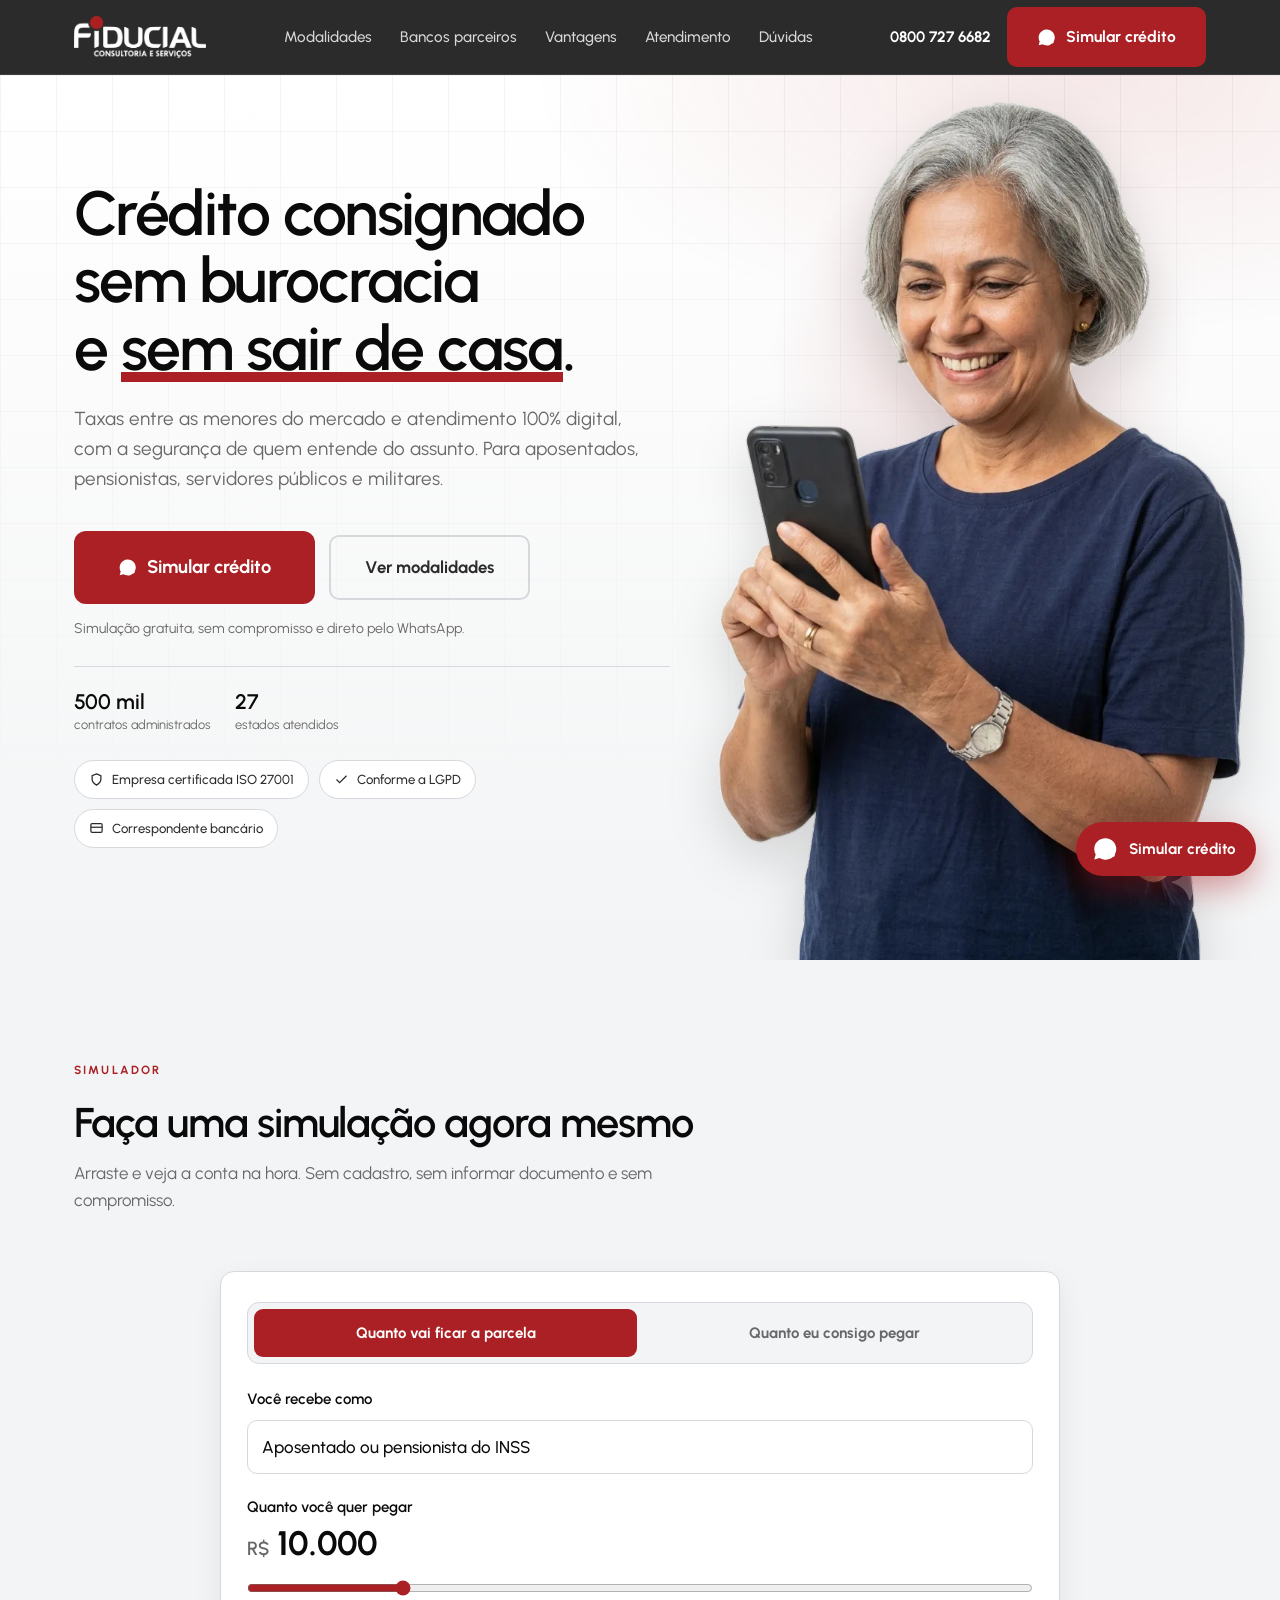
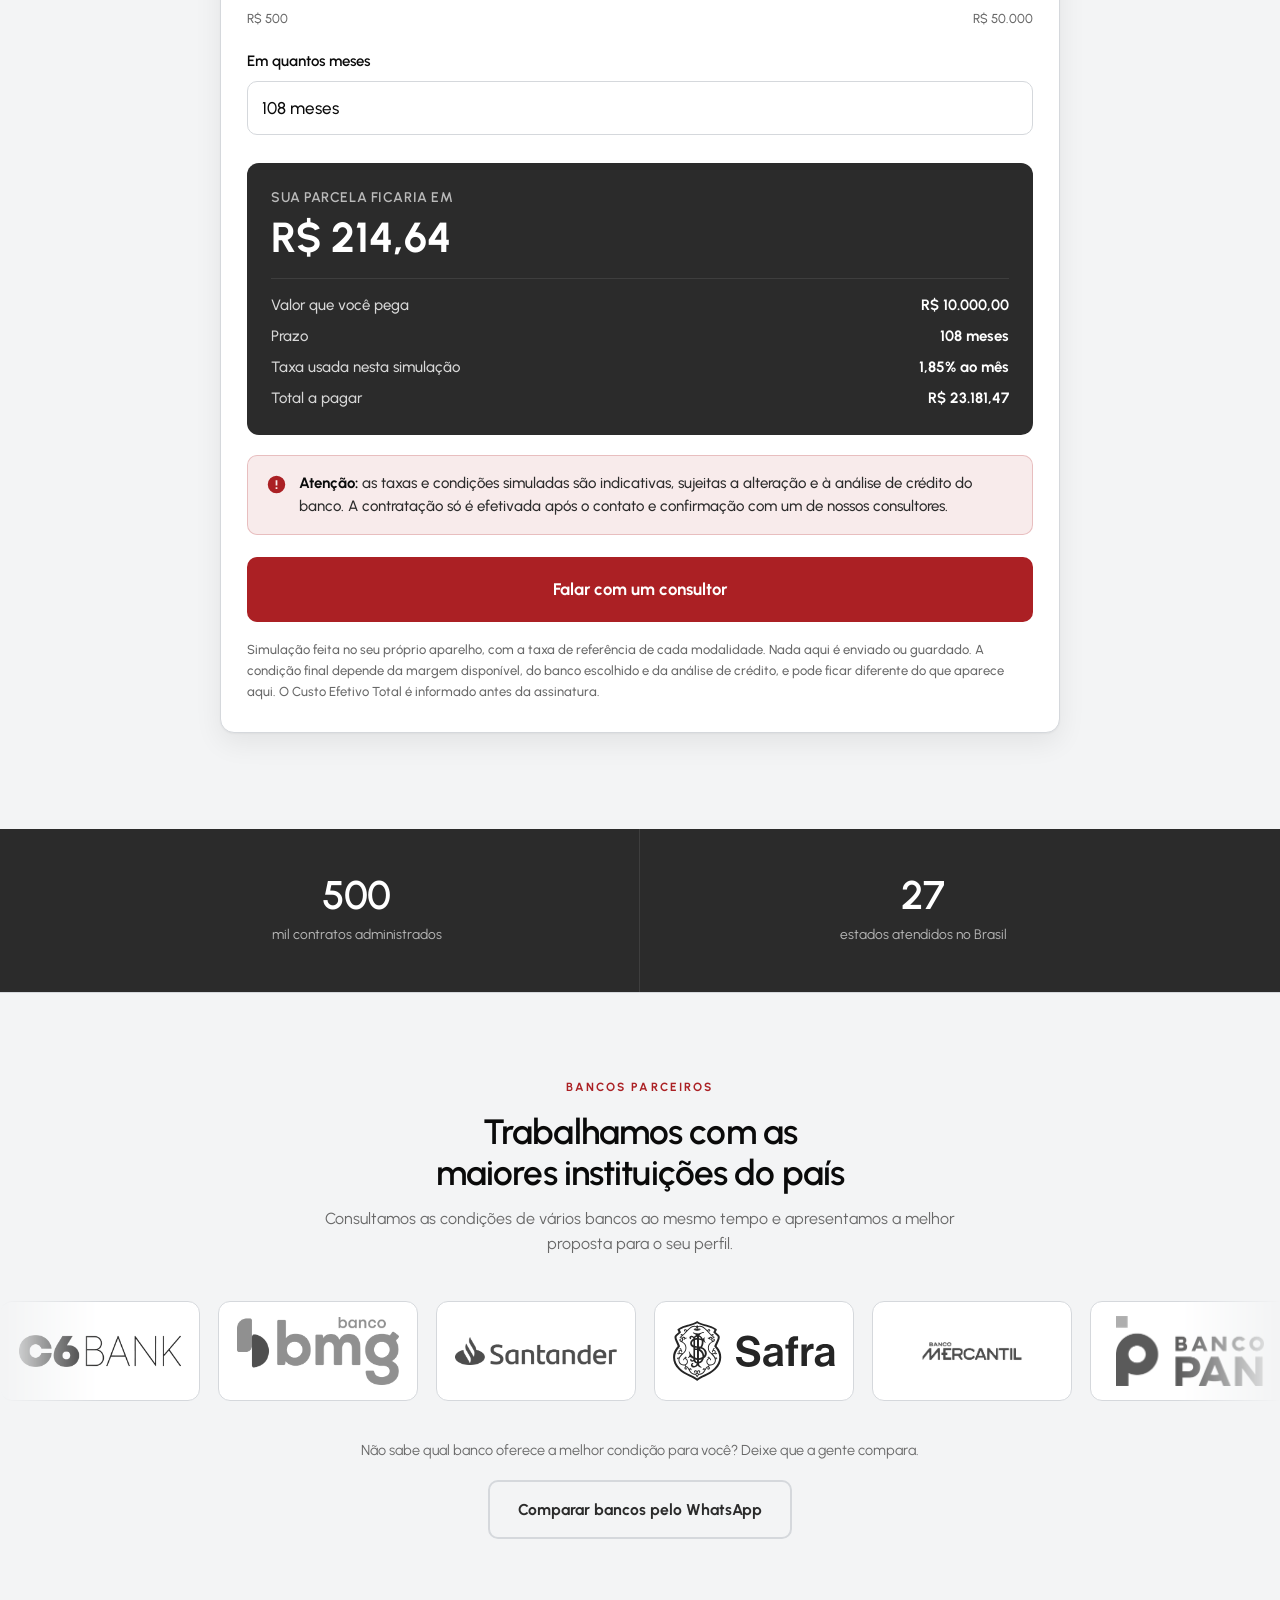
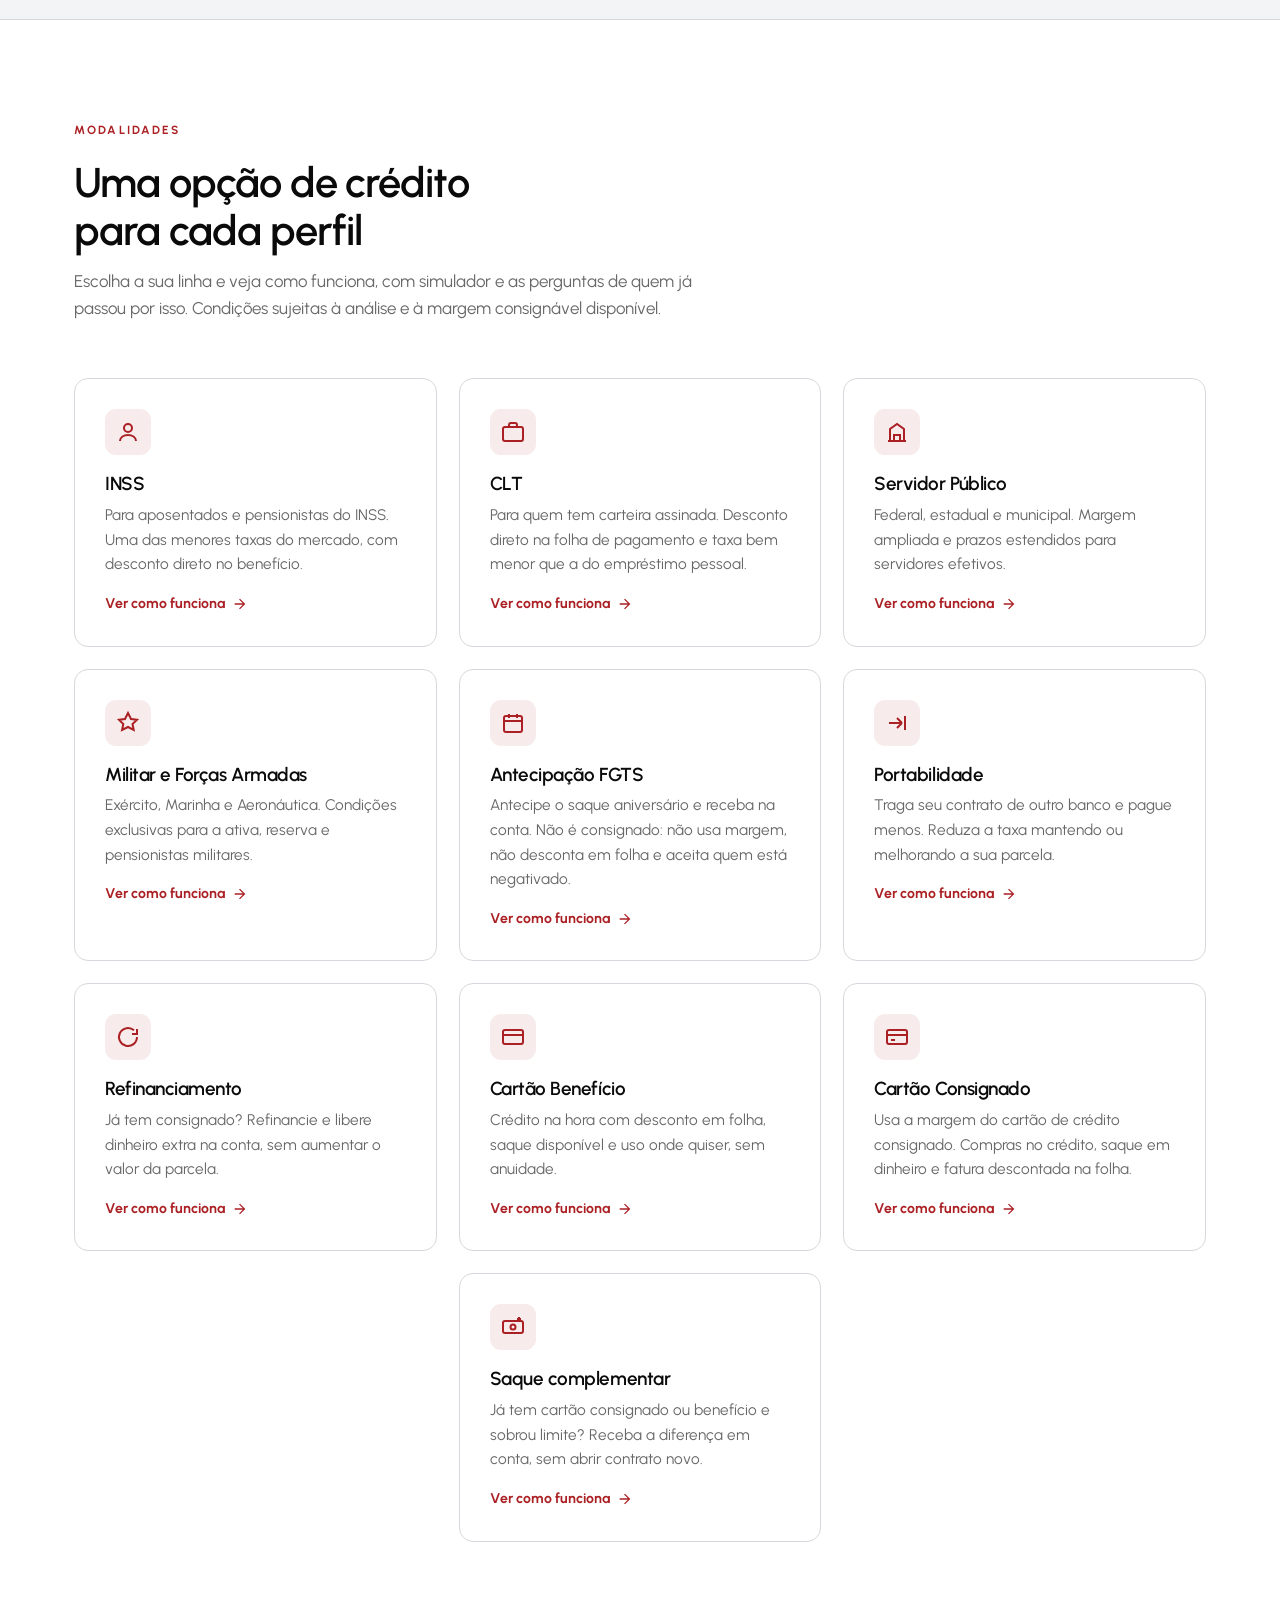
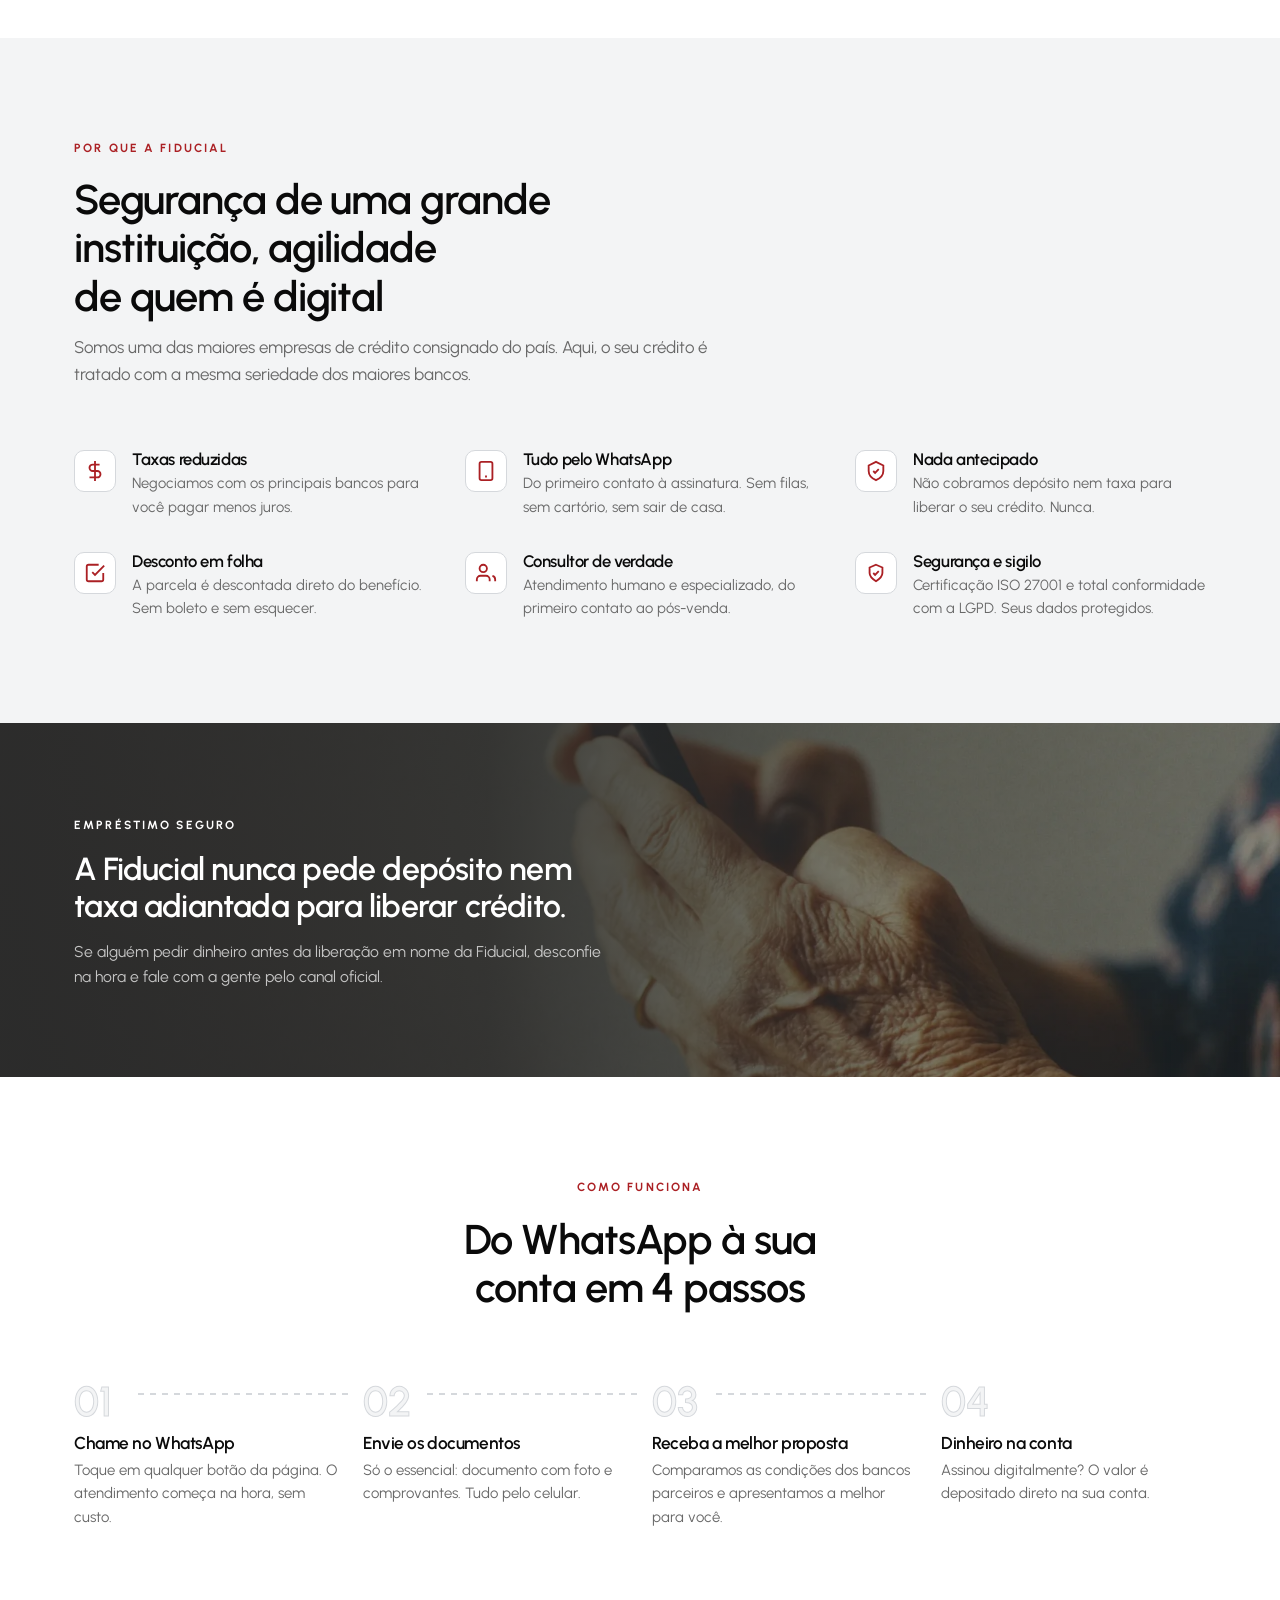
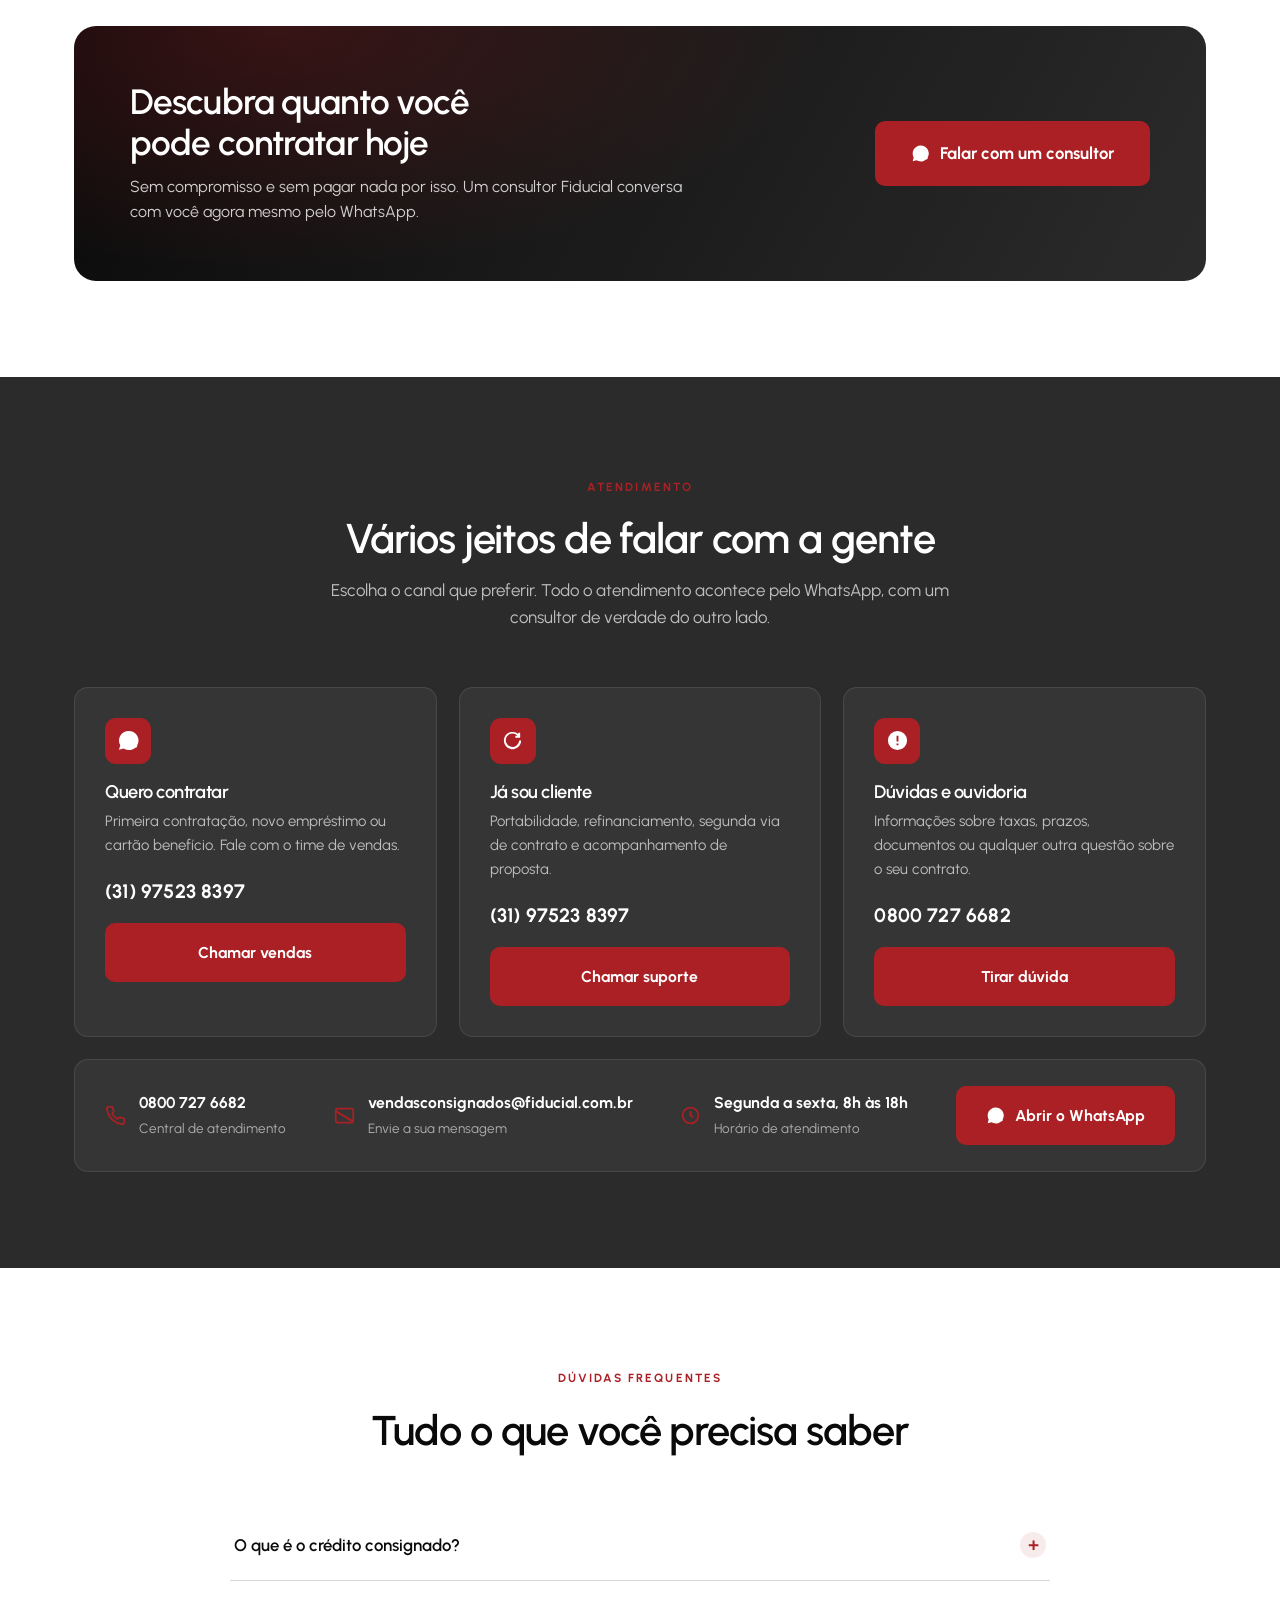
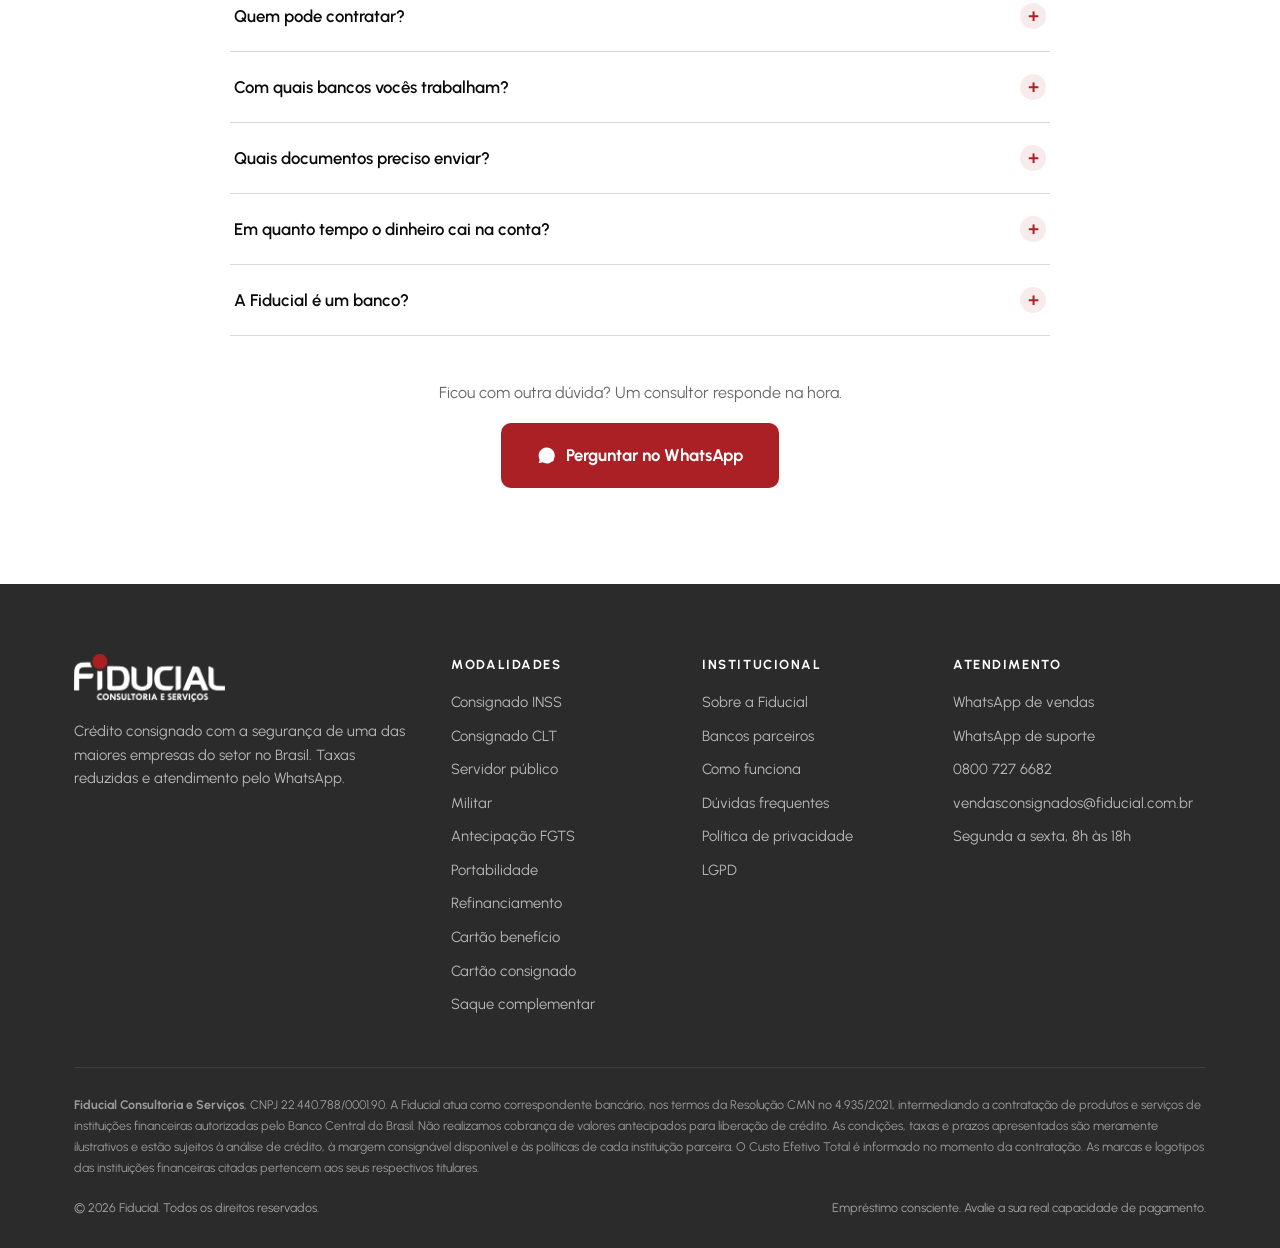
==== commit 2a58d0df: "Adiciona FGTS e saque complementar, atualiza contatos e corrige rolagem lateral Conteudo - Duas pagi" ====
--- a/index.html
+++ b/index.html
@@ -6,11 +6,11 @@
 <title>Fiducial | Crédito Consignado INSS, Servidor e Militar</title>
 <meta name="description" content="Simule crédito consignado pelo WhatsApp com a Fiducial. Comparamos catorze instituições para achar a menor taxa, para aposentados, pensionistas, servidores públicos e militares. Sem sair de casa." />
 
-<!-- ATENÇÃO: as três linhas abaixo precisam do domínio próprio.
-     Enquanto ele não existir, ficam apontando para o endereço da hospedagem. -->
-<link rel="canonical" href="https://lpvendas.idr8iq.easypanel.host/" />
-<meta property="og:url" content="https://lpvendas.idr8iq.easypanel.host/" />
-<meta property="og:image" content="https://lpvendas.idr8iq.easypanel.host/previa.jpg" />
+<!-- Domínio próprio, apontado pela Fiducial TI no repositório em 10 de agosto
+     de 2026. Antes disto as três linhas abaixo iam para o endereço da hospedagem. -->
+<link rel="canonical" href="https://consignados.fiducial.com.br/" />
+<meta property="og:url" content="https://consignados.fiducial.com.br/" />
+<meta property="og:image" content="https://consignados.fiducial.com.br/previa.jpg" />
 
 <!-- Prévia do link. O negócio inteiro roda no WhatsApp, e sem isto o endereço
      colado numa conversa aparece sem imagem e sem título. -->
@@ -46,9 +46,9 @@
   "@graph": [
     {
       "@type": "FinancialService",
-      "@id": "https://lpvendas.idr8iq.easypanel.host/#empresa",
+      "@id": "https://consignados.fiducial.com.br/#empresa",
       "name": "Fiducial Consultoria e Serviços",
-      "url": "https://lpvendas.idr8iq.easypanel.host/",
+      "url": "https://consignados.fiducial.com.br/",
       "description": "Correspondente bancário especializado em crédito consignado para aposentados e pensionistas do INSS, servidores públicos e militares.",
       "taxID": "22.440.788/0001.90",
       "areaServed": { "@type": "Country", "name": "Brasil" },
@@ -64,18 +64,21 @@
         "name": "Modalidades de crédito consignado",
         "itemListElement": [
           { "@type": "Offer", "itemOffered": { "@type": "LoanOrCredit", "name": "Consignado INSS" } },
+          { "@type": "Offer", "itemOffered": { "@type": "LoanOrCredit", "name": "Consignado CLT" } },
           { "@type": "Offer", "itemOffered": { "@type": "LoanOrCredit", "name": "Consignado para servidor público" } },
           { "@type": "Offer", "itemOffered": { "@type": "LoanOrCredit", "name": "Consignado militar" } },
           { "@type": "Offer", "itemOffered": { "@type": "LoanOrCredit", "name": "Portabilidade de consignado" } },
           { "@type": "Offer", "itemOffered": { "@type": "LoanOrCredit", "name": "Refinanciamento de consignado" } },
           { "@type": "Offer", "itemOffered": { "@type": "LoanOrCredit", "name": "Cartão benefício" } },
-          { "@type": "Offer", "itemOffered": { "@type": "LoanOrCredit", "name": "Cartão consignado" } }
+          { "@type": "Offer", "itemOffered": { "@type": "LoanOrCredit", "name": "Cartão consignado" } },
+          { "@type": "Offer", "itemOffered": { "@type": "LoanOrCredit", "name": "Antecipação do saque aniversário do FGTS" } },
+          { "@type": "Offer", "itemOffered": { "@type": "LoanOrCredit", "name": "Saque complementar" } }
         ]
       }
     },
     {
       "@type": "FAQPage",
-      "@id": "https://lpvendas.idr8iq.easypanel.host/#duvidas",
+      "@id": "https://consignados.fiducial.com.br/#duvidas",
       "mainEntity": [
         {
           "@type": "Question",
@@ -127,7 +130,7 @@
       <li><a href="#duvidas">Dúvidas</a></li>
     </ul>
     <div class="nav-right">
-      <span class="nav-phone">0800 000 0000</span>
+      <span class="nav-phone">0800 727 6682</span>
       <a class="btn btn-red" data-wa data-origem="cabecalho" data-msg="Olá! Vim pelo site e quero falar sobre crédito consignado.">
         <svg viewBox="0 0 24 24"><path d="M17.5 14.4c-.3-.2-1.7-.9-2-1-.3-.1-.5-.1-.6.2s-.7.9-.9 1.1c-.2.2-.3.2-.6.1-1.7-.9-2.9-1.6-4-3.6-.3-.5.3-.5.8-1.5.1-.2 0-.4 0-.5s-.6-1.5-.9-2c-.2-.5-.4-.5-.6-.5h-.5c-.2 0-.5.1-.7.3-.9.9-1.1 2-.7 3.3.4 1.4 1.3 2.7 1.5 2.9.2.2 2.6 4 6.3 5.5 2.3 1 3.2 1.1 4.4.9.7-.1 1.7-.7 2-1.4.2-.7.2-1.3.2-1.4-.1-.1-.3-.2-.6-.4M12 2a10 10 0 0 0-8.6 15l-1.3 4.7L7 20.4A10 10 0 1 0 12 2"/></svg>
         Simular crédito
@@ -261,7 +264,7 @@
   <div class="wrap">
     <div class="section-head reveal">
       <span class="eyebrow">Modalidades</span>
-      <h2>Um consignado para cada perfil</h2>
+      <h2>Uma opção de crédito para cada perfil</h2>
       <p>Escolha a sua linha e veja como funciona, com simulador e as perguntas de quem j&#225; passou por isso. Condições sujeitas à análise e à margem consignável disponível.</p>
     </div>
     <div class="cards">
@@ -289,6 +292,12 @@
         <p>Exército, Marinha e Aeronáutica. Condições exclusivas para a ativa, reserva e pensionistas militares.</p>
         <span class="go">Ver como funciona <svg viewBox="0 0 24 24"><path d="M12 4l8 8-8 8-1.4-1.4 5.6-5.6H4v-2h12.2l-5.6-5.6z"/></svg></span>
       </a>
+            <a class="card reveal" href="antecipacao-fgts.html">
+        <div class="ic"><svg viewBox="0 0 24 24" fill="none" stroke="currentColor" stroke-width="2"><rect x="3" y="5" width="18" height="16" rx="2"/><path d="M3 10h18M8 3v4M16 3v4"/></svg></div>
+        <h3>Antecipação FGTS</h3>
+        <p>Antecipe o saque aniversário e receba na conta. Não é consignado: não usa margem, não desconta em folha e aceita quem está negativado.</p>
+        <span class="go">Ver como funciona <svg viewBox="0 0 24 24"><path d="M12 4l8 8-8 8-1.4-1.4 5.6-5.6H4v-2h12.2l-5.6-5.6z"/></svg></span>
+      </a>
       <a class="card reveal" href="portabilidade-consignado.html">
         <div class="ic"><svg viewBox="0 0 24 24" fill="none" stroke="currentColor" stroke-width="2"><path d="M4 12h13m0 0l-5-5m5 5l-5 5M20 5v14"/></svg></div>
         <h3>Portabilidade</h3>
@@ -311,6 +320,12 @@
         <div class="ic"><svg viewBox="0 0 24 24" fill="none" stroke="currentColor" stroke-width="2"><rect x="2" y="5" width="20" height="14" rx="2"/><path d="M2 10h20"/><path d="M6 15h4"/></svg></div>
         <h3>Cartão Consignado</h3>
         <p>Usa a margem do cartão de crédito consignado. Compras no crédito, saque em dinheiro e fatura descontada na folha.</p>
+        <span class="go">Ver como funciona <svg viewBox="0 0 24 24"><path d="M12 4l8 8-8 8-1.4-1.4 5.6-5.6H4v-2h12.2l-5.6-5.6z"/></svg></span>
+      </a>
+      <a class="card reveal" href="saque-complementar.html">
+        <div class="ic"><svg viewBox="0 0 24 24" fill="none" stroke="currentColor" stroke-width="2"><rect x="2" y="6" width="20" height="12" rx="2"/><circle cx="12" cy="12" r="2.5"/><path d="M18 2v4M20 4h-4"/></svg></div>
+        <h3>Saque complementar</h3>
+        <p>Já tem cartão consignado ou benefício e sobrou limite? Receba a diferença em conta, sem abrir contrato novo.</p>
         <span class="go">Ver como funciona <svg viewBox="0 0 24 24"><path d="M12 4l8 8-8 8-1.4-1.4 5.6-5.6H4v-2h12.2l-5.6-5.6z"/></svg></span>
       </a>
     </div>
@@ -430,7 +445,7 @@
         <div class="ic"><svg viewBox="0 0 24 24"><path d="M12 2a10 10 0 1 0 10 10A10 10 0 0 0 12 2m1 15h-2v-2h2zm0-4h-2V7h2z"/></svg></div>
         <h3>Dúvidas e ouvidoria</h3>
         <p>Informações sobre taxas, prazos, documentos ou qualquer outra questão sobre o seu contrato.</p>
-        <div class="num">0800 000 0000</div>
+        <div class="num">0800 727 6682</div>
         <a class="btn btn-red btn-block" data-wa data-origem="atendimento-duvidas" data-msg="Olá! Tenho uma dúvida sobre crédito consignado.">Tirar dúvida</a>
       </div>
     </div>
@@ -438,11 +453,11 @@
     <div class="contact-strip reveal">
       <div class="item">
         <svg viewBox="0 0 24 24"><path d="M22 16.9v3a2 2 0 0 1-2.2 2 19.8 19.8 0 0 1-8.6-3.1 19.5 19.5 0 0 1-6-6A19.8 19.8 0 0 1 2.1 4.2 2 2 0 0 1 4.1 2h3a2 2 0 0 1 2 1.7c.1 1 .4 1.9.7 2.8a2 2 0 0 1-.5 2.1L8.1 9.9a16 16 0 0 0 6 6l1.3-1.2a2 2 0 0 1 2.1-.5c.9.3 1.8.6 2.8.7a2 2 0 0 1 1.7 2"/></svg>
-        <div><b>0800 000 0000</b><span>Central de atendimento</span></div>
+        <div><b>0800 727 6682</b><span>Central de atendimento</span></div>
       </div>
       <div class="item">
         <svg viewBox="0 0 24 24"><rect x="2" y="4" width="20" height="16" rx="2"/><path d="M2 7l10 6 10 6"/></svg>
-        <div><b>contato@fiducial.com.br</b><span>Envie a sua mensagem</span></div>
+        <div><b>vendasconsignados@fiducial.com.br</b><span>Envie a sua mensagem</span></div>
       </div>
       <div class="item">
         <svg viewBox="0 0 24 24"><circle cx="12" cy="12" r="9"/><path d="M12 7v5l3 2"/></svg>
@@ -513,10 +528,12 @@
         <a href="consignado-clt.html">Consignado CLT</a>
         <a href="consignado-servidor-publico.html">Servidor público</a>
         <a href="consignado-militar.html">Militar</a>
+        <a href="antecipacao-fgts.html">Antecipação FGTS</a>
         <a href="portabilidade-consignado.html">Portabilidade</a>
         <a href="refinanciamento-consignado.html">Refinanciamento</a>
         <a href="cartao-beneficio.html">Cartão benefício</a>
         <a href="cartao-consignado.html">Cartão consignado</a>
+        <a href="saque-complementar.html">Saque complementar</a>
       </div>
       <div class="foot-col">
         <h5>Institucional</h5>
@@ -534,8 +551,8 @@
         <h5>Atendimento</h5>
         <a data-wa data-origem="rodape-vendas" data-msg="Olá! Quero falar com o time de vendas.">WhatsApp de vendas</a>
         <a data-wa data-origem="rodape-suporte" data-msg="Olá! Já sou cliente e preciso de suporte.">WhatsApp de suporte</a>
-        <p>0800 000 0000</p>
-        <p>contato@fiducial.com.br</p>
+        <p>0800 727 6682</p>
+        <p>vendasconsignados@fiducial.com.br</p>
         <p>Segunda a sexta, 8h às 18h</p>
       </div>
     </div>
--- a/estilo.css
+++ b/estilo.css
@@ -341,9 +341,15 @@
   display:flex;align-items:center;justify-content:space-between;gap:24px;flex-wrap:wrap;
   background:var(--faixa-cartao);border:1px solid var(--faixa-linha);border-radius:var(--radius);padding:26px 30px;
 }
-.contact-strip .item{display:flex;align-items:center;gap:13px}
+/* min-width:0 porque item de flex nao encolhe abaixo do conteudo sem isto, e
+   overflow-wrap porque e mail e telefone sao palavras sem espaco: se nao
+   puderem quebrar, vazam da faixa e criam rolagem lateral no celular.
+   Com vendasconsignados@fiducial.com.br sao 254px de texto contra 218px de
+   espaco util numa tela de 360px. Vale para qualquer contato mais longo que
+   entre aqui depois. */
+.contact-strip .item{display:flex;align-items:center;gap:13px;min-width:0}
 .contact-strip .item svg{width:21px;height:21px;stroke:var(--red);fill:none;stroke-width:2;flex:none}
-.contact-strip .item b{display:block;color:var(--faixa-titulo);font-family:var(--font-display);font-size:.98rem}
+.contact-strip .item b{display:block;color:var(--faixa-titulo);font-family:var(--font-display);font-size:.98rem;overflow-wrap:anywhere}
 .contact-strip .item span{font-size:.84rem;color:rgba(255,255,255,.6)}
 
 /* ---------- FAQ ---------- */
@@ -363,6 +369,12 @@
 /* ---------- Rodapé ---------- */
 footer{background:var(--faixa);color:var(--faixa-texto);padding:70px 0 30px;font-size:.92rem}
 .foot-grid{display:grid;grid-template-columns:1.6fr 1fr 1fr 1.2fr;gap:40px;padding-bottom:40px;border-bottom:1px solid var(--faixa-linha)}
+/* Mesmo motivo do .contact-strip: item de grade nao encolhe abaixo do conteudo
+   sem min-width:0, e o e mail e uma palavra sem espaco. Sem estas duas linhas a
+   coluna do rodape fica do tamanho do e mail, empurra a grade para 415px numa
+   tela de 345px e o site inteiro anda de lado no celular. */
+.foot-col{min-width:0}
+.foot-col a,.foot-col p{overflow-wrap:anywhere}
 .foot-grid .logo{margin-bottom:18px}
 .foot-grid .logo img{height:48px}
 .foot-col h5{font-family:var(--font-display);color:var(--faixa-titulo);font-size:.82rem;text-transform:uppercase;letter-spacing:.12em;margin-bottom:16px}
@@ -447,6 +459,12 @@
   .wa-float{padding:16px;border-radius:50%}
   .quebra-texto{padding:52px 0}
   .quebra::before{background:linear-gradient(180deg,rgba(43,43,43,.94) 0%,rgba(43,43,43,.88) 100%)}
+}
+/* Em tela estreita o rodape vira uma coluna so. Em duas colunas cada uma fica
+   com uns 128px, e ai o e mail de atendimento quebra no meio da palavra. Com
+   a largura inteira ele cabe numa linha. */
+@media(max-width:560px){
+  .foot-grid{grid-template-columns:1fr;gap:34px}
 }
 /* ==========================================================================
    SIMULADOR DE CREDITO
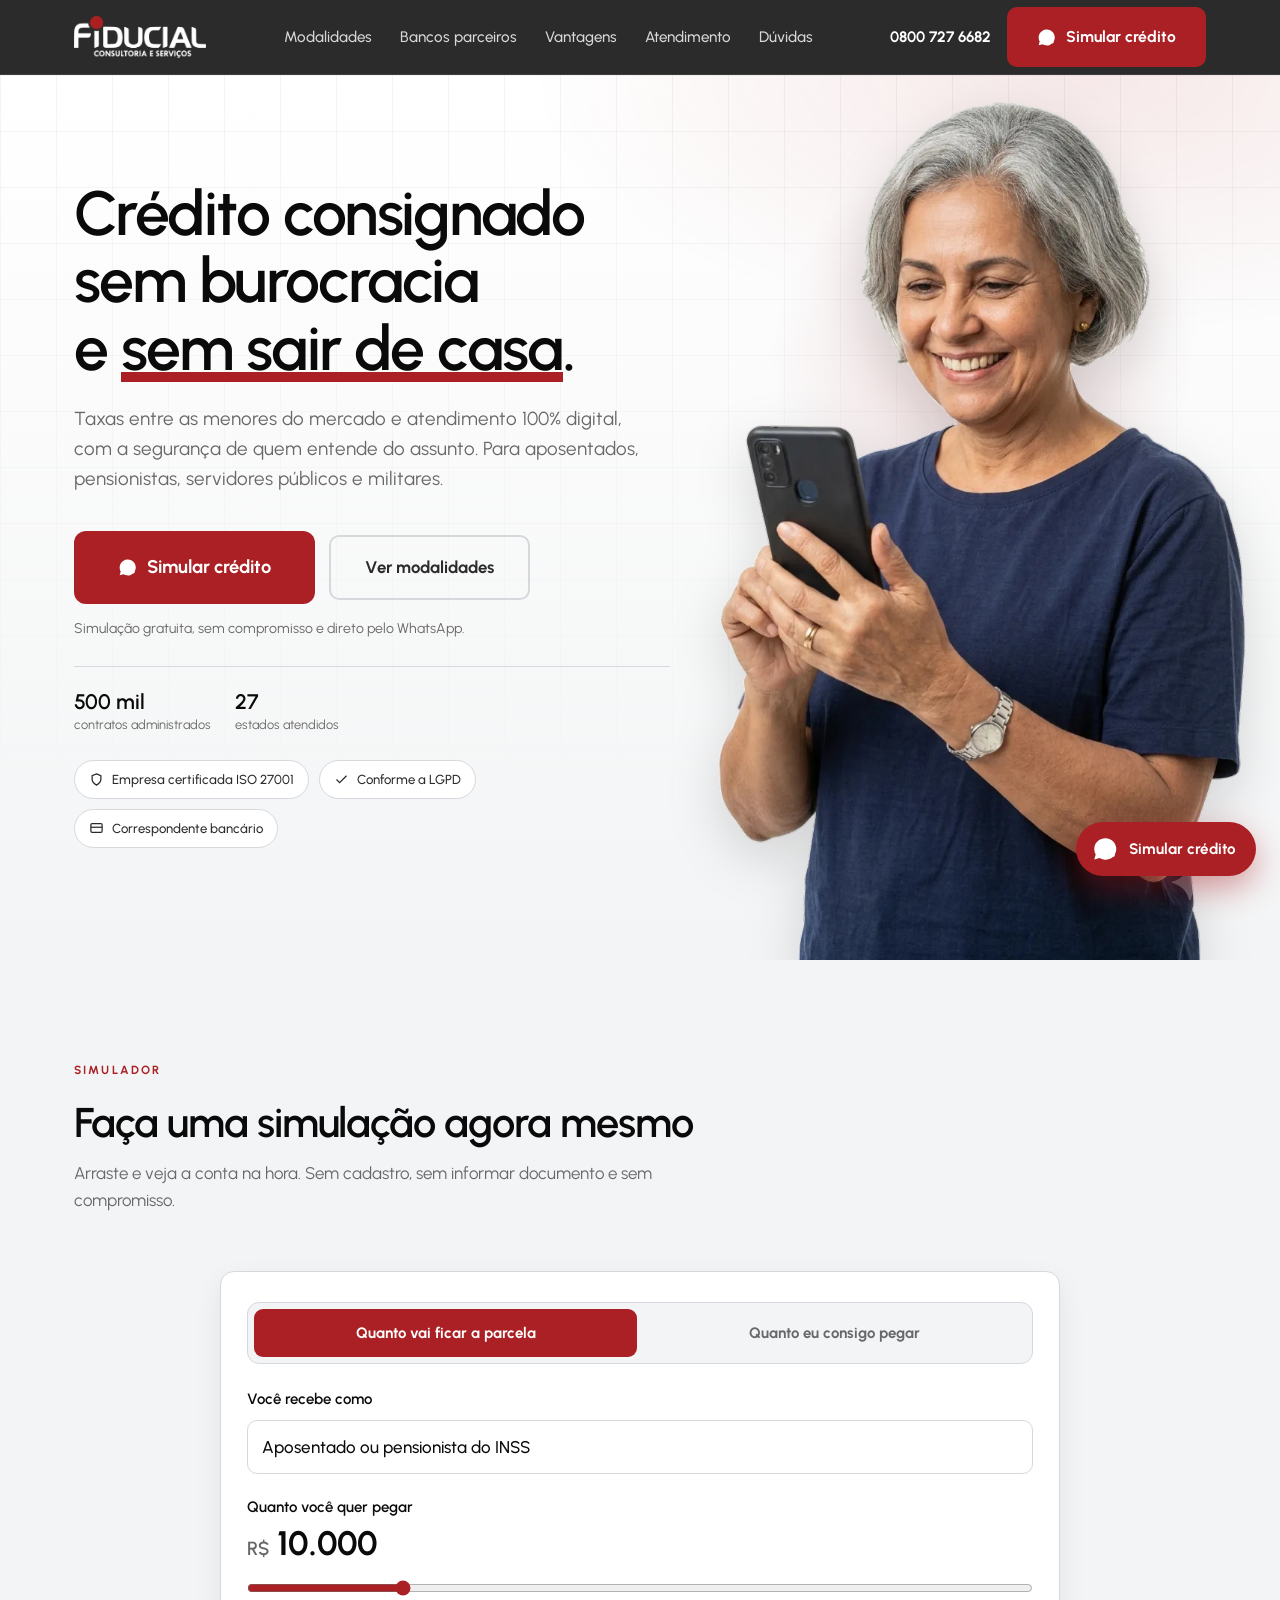
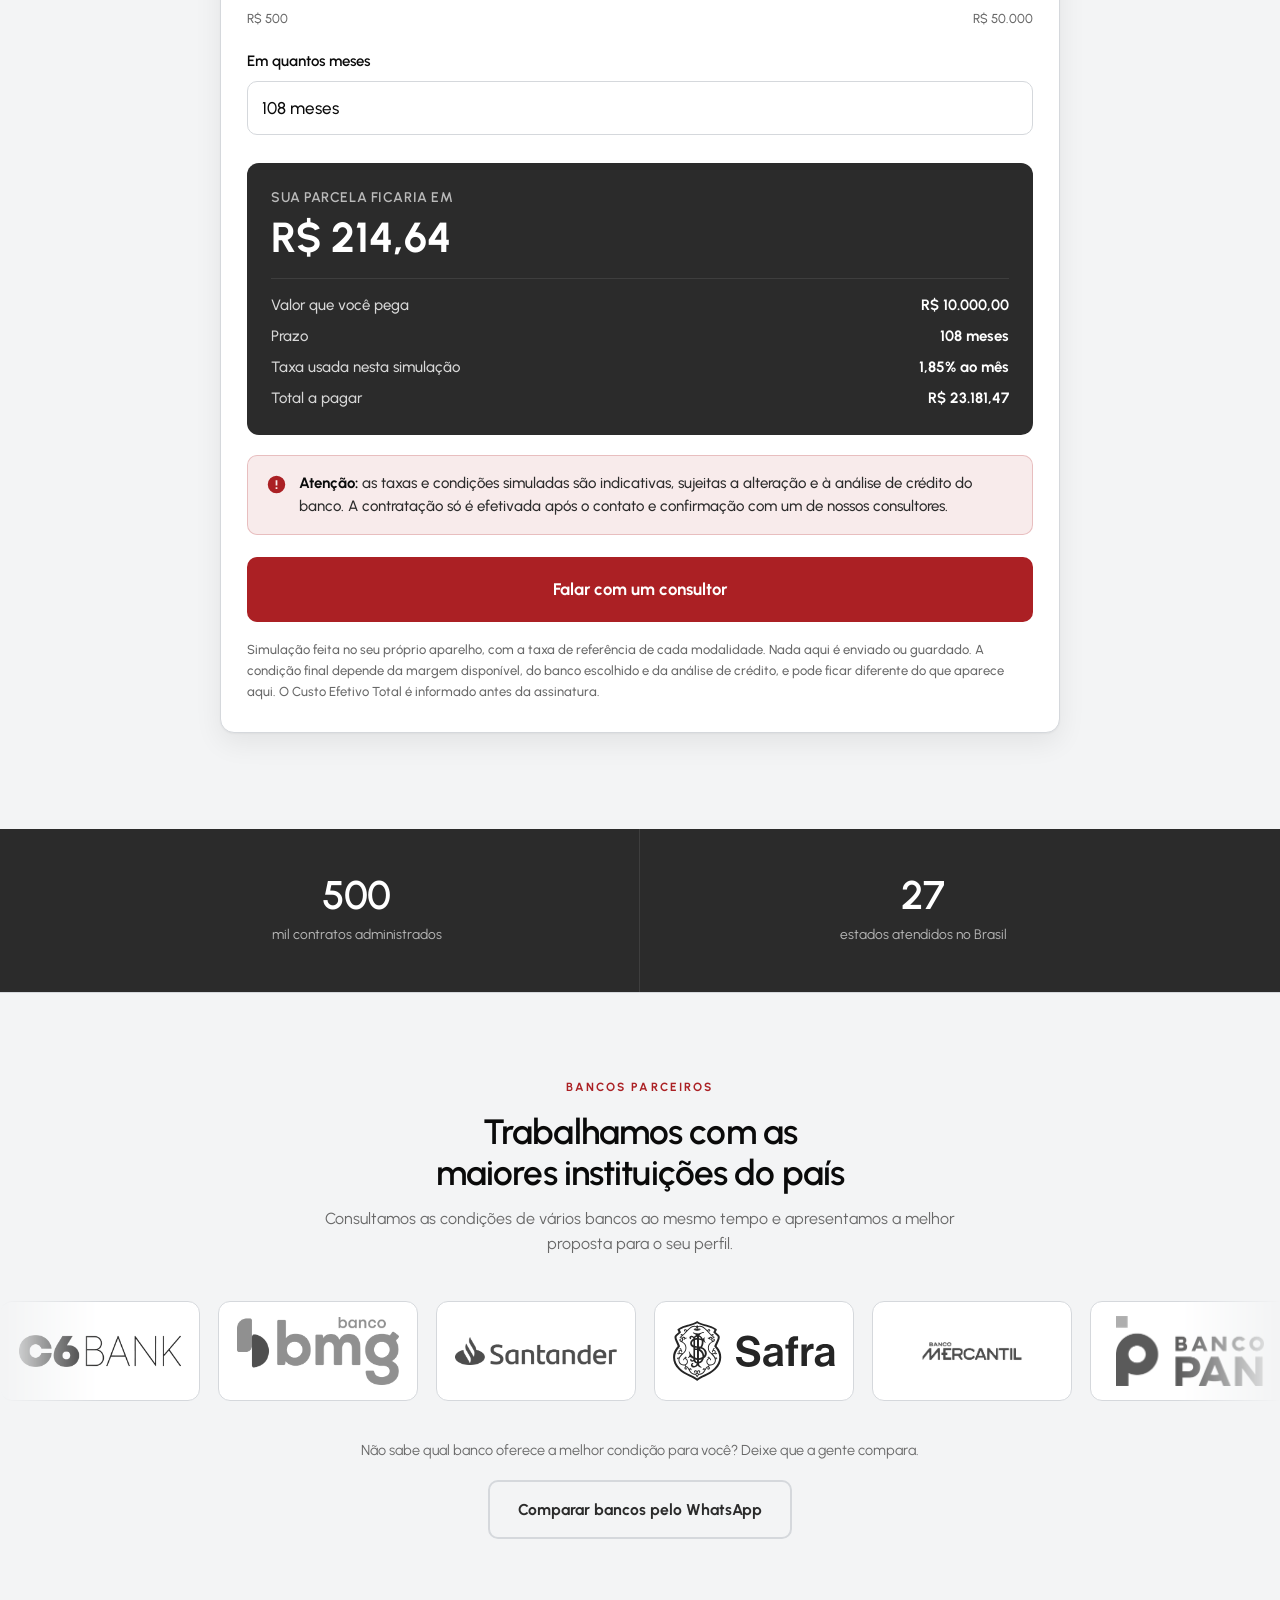
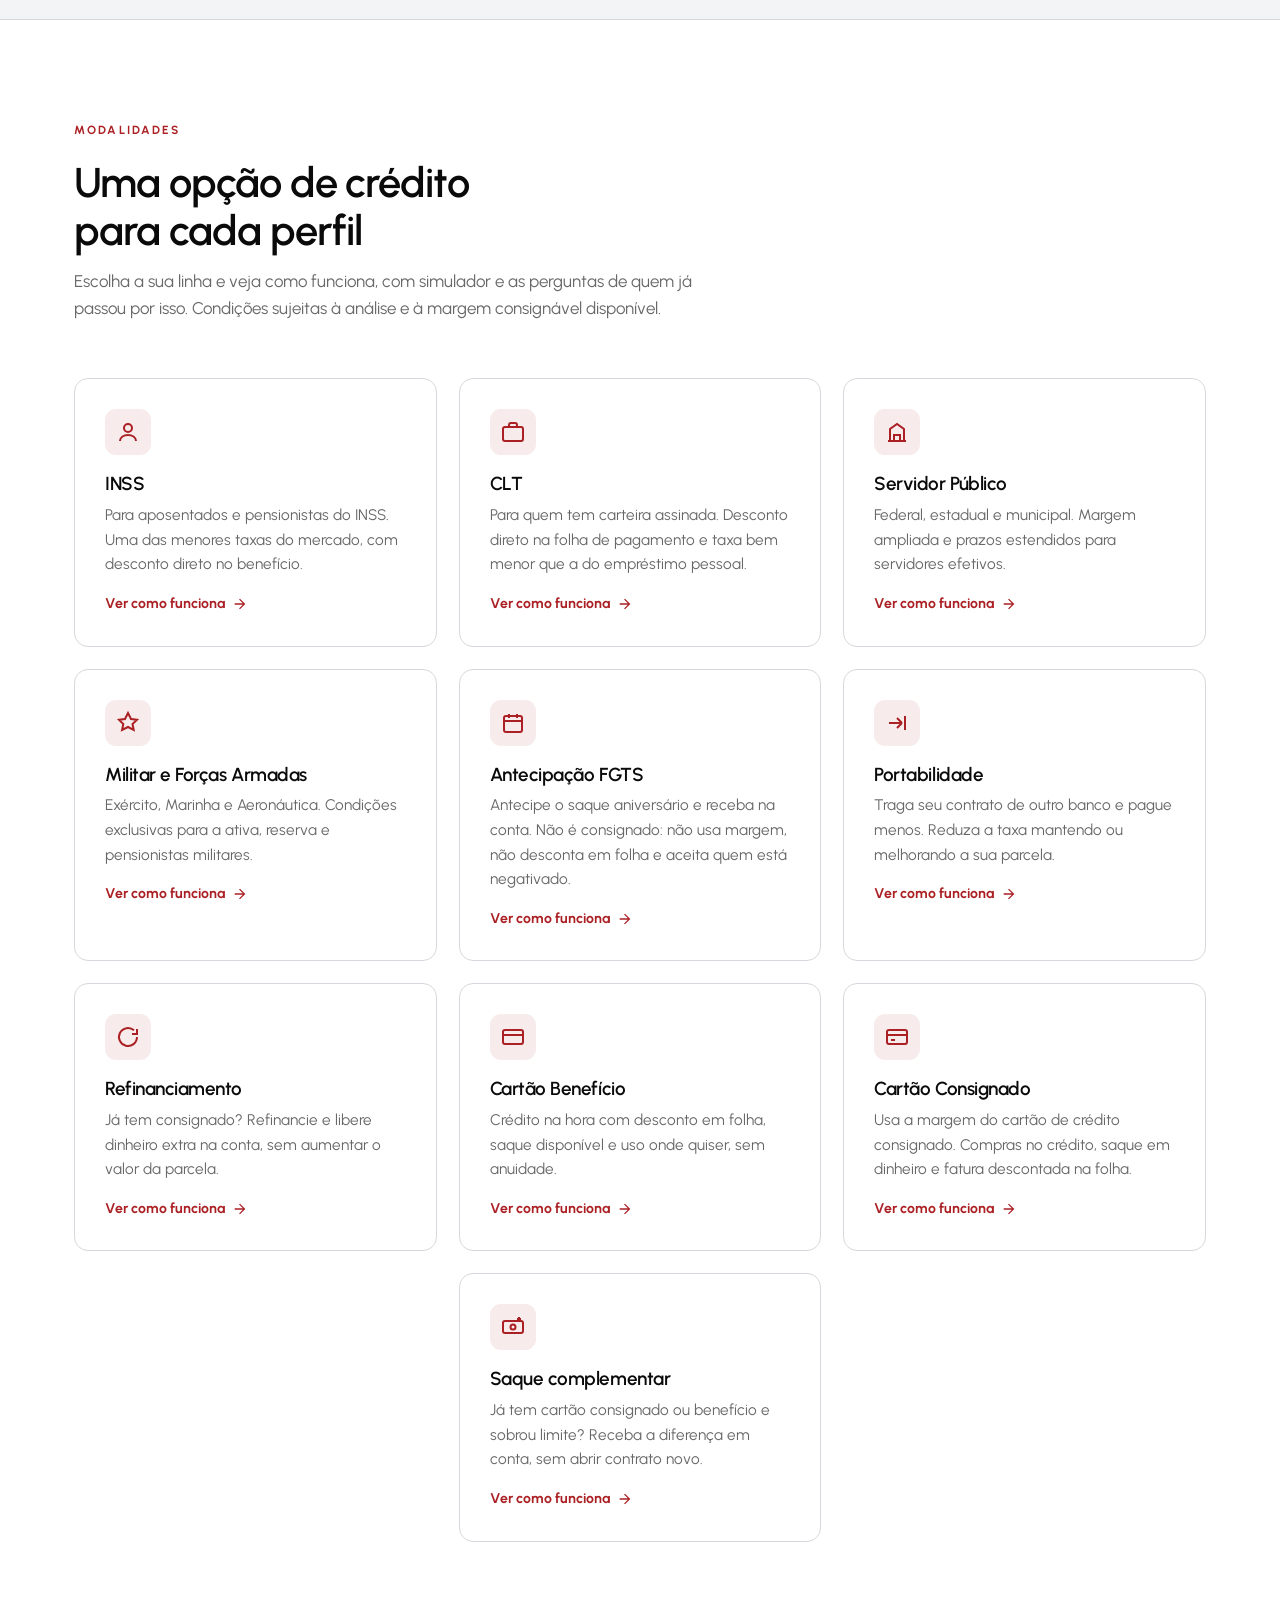
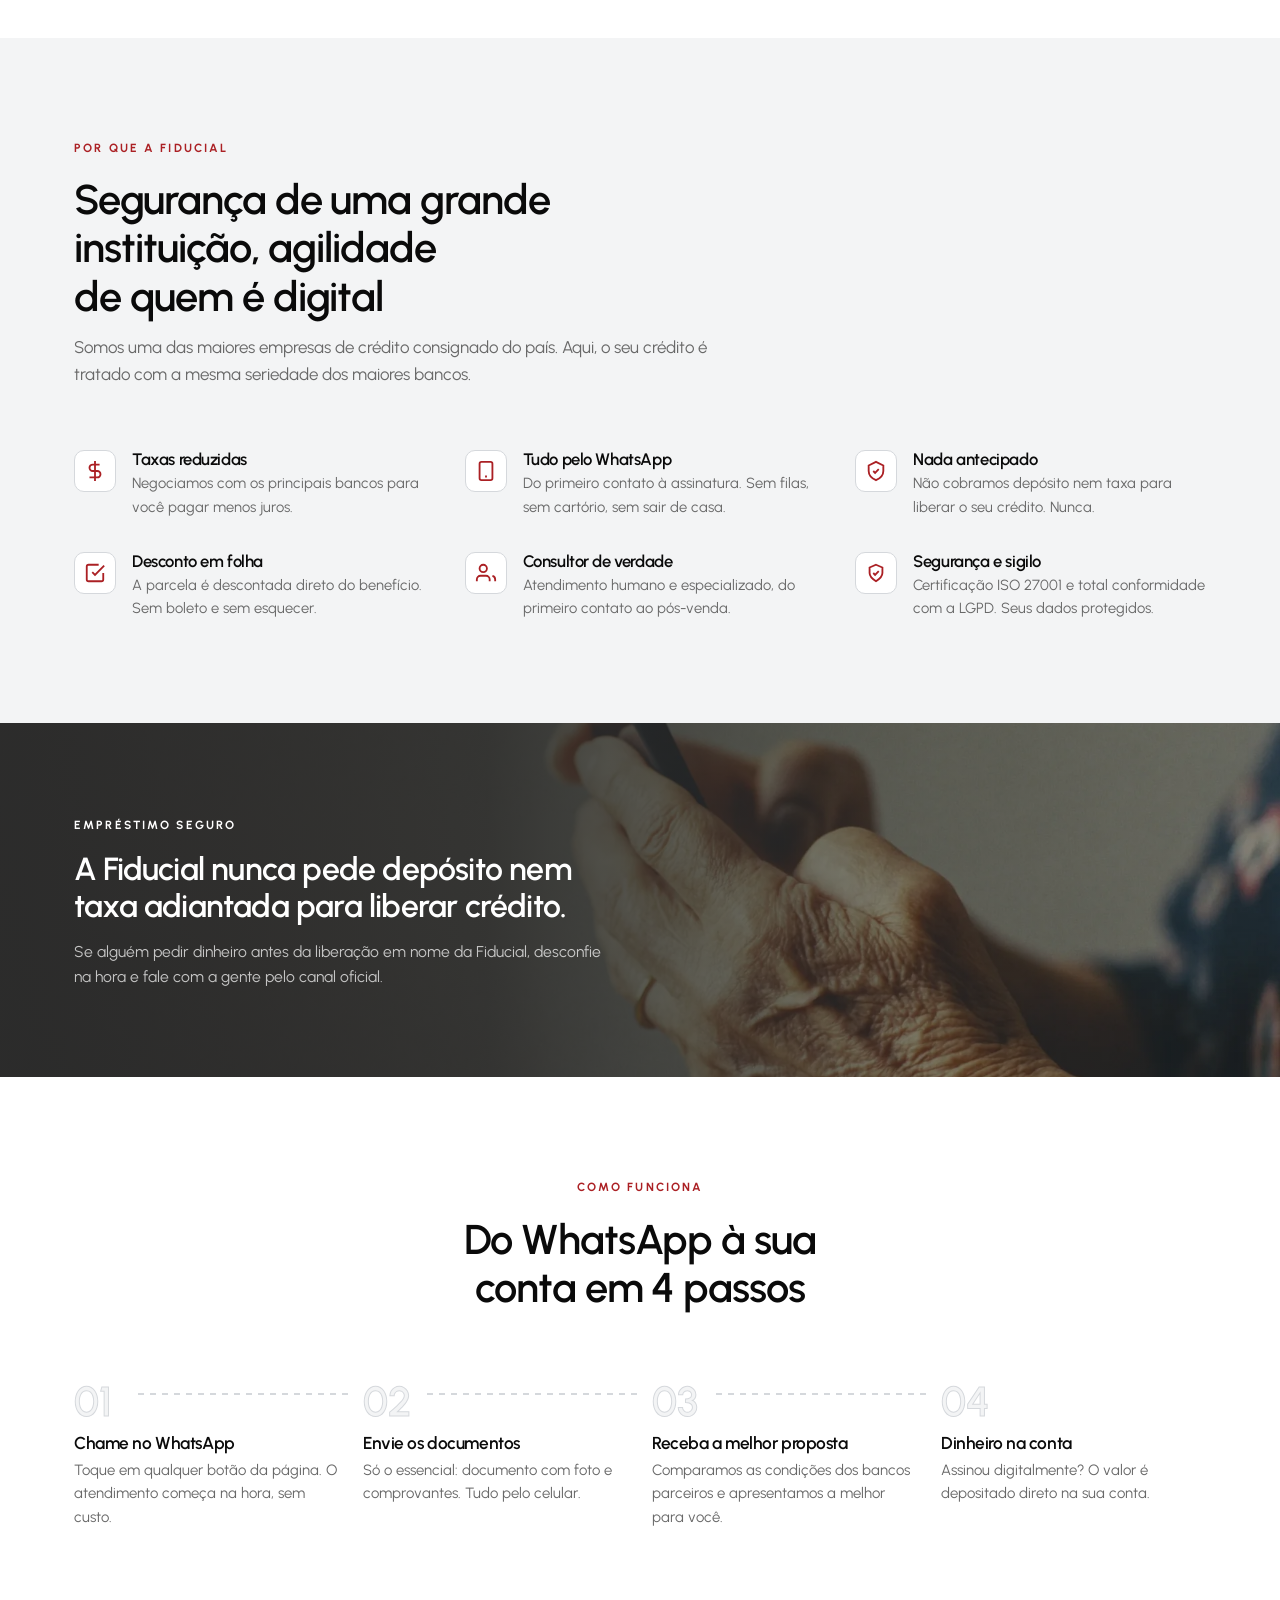
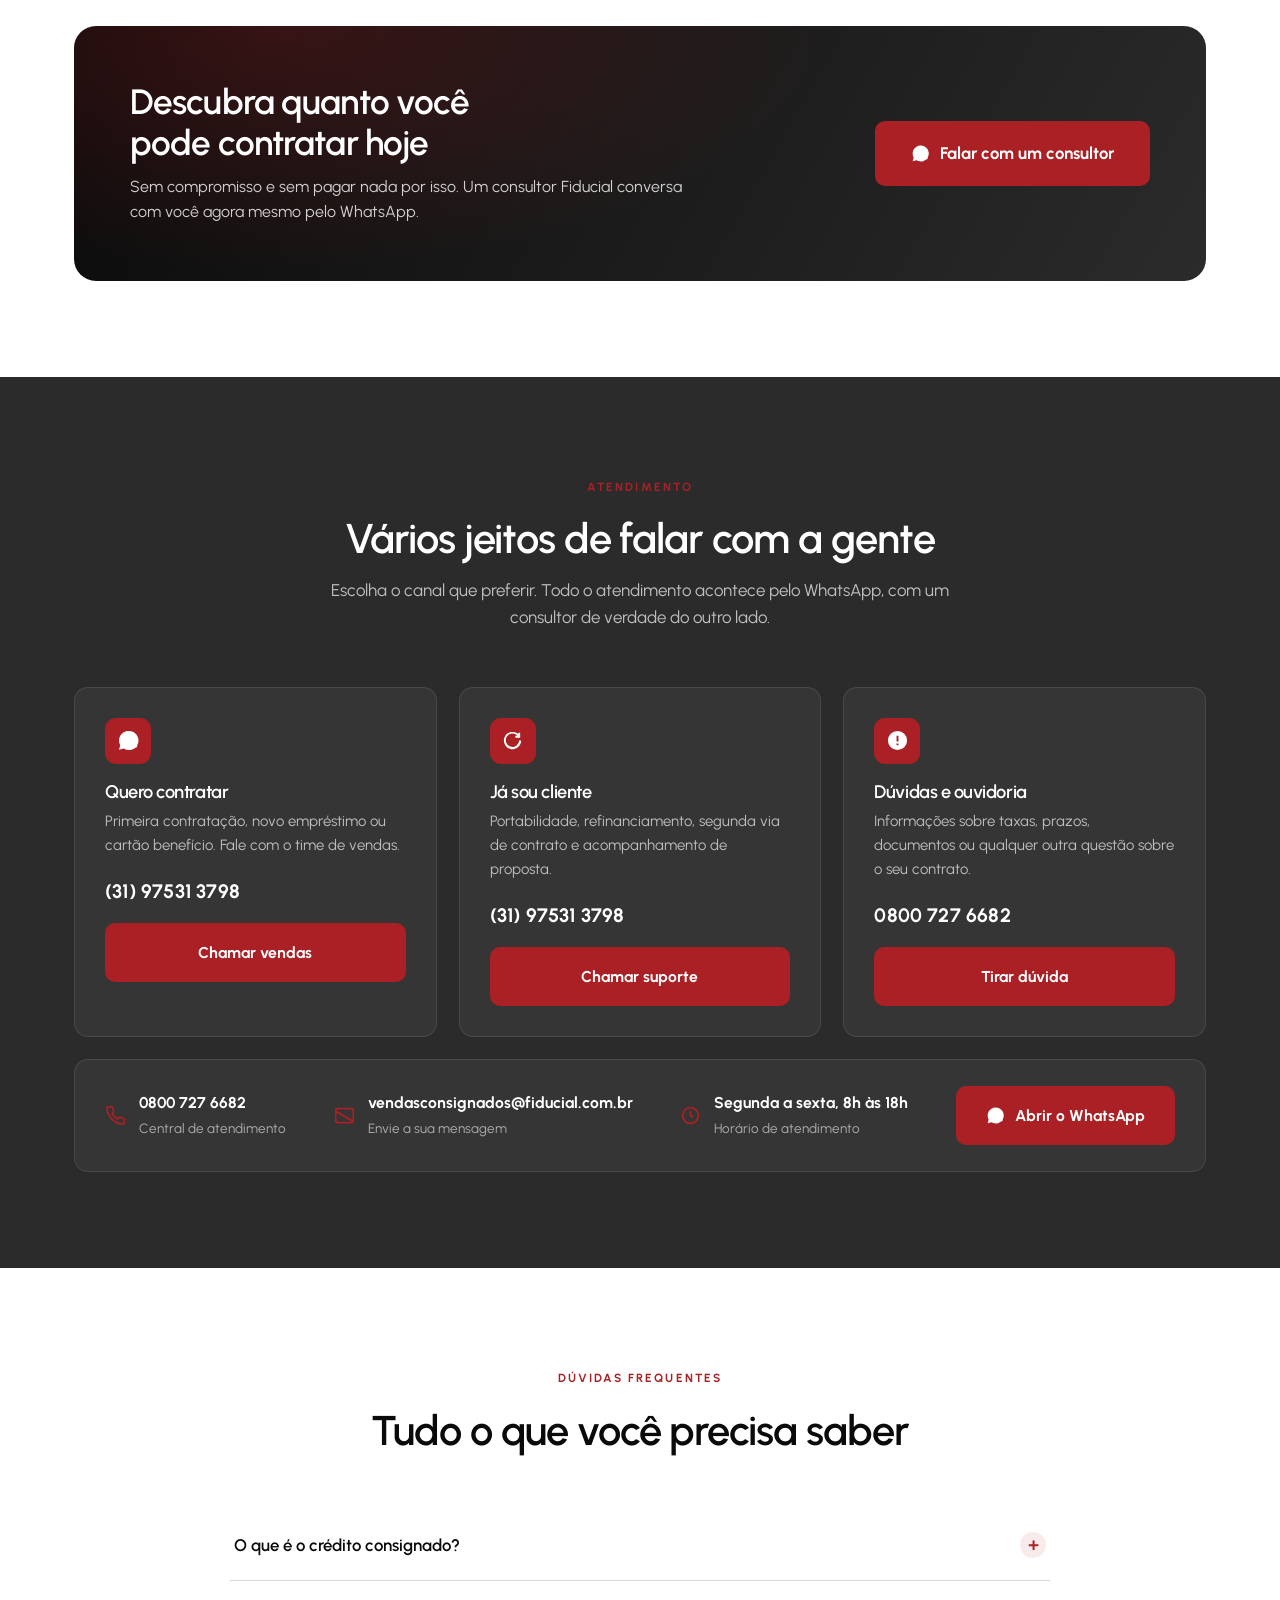
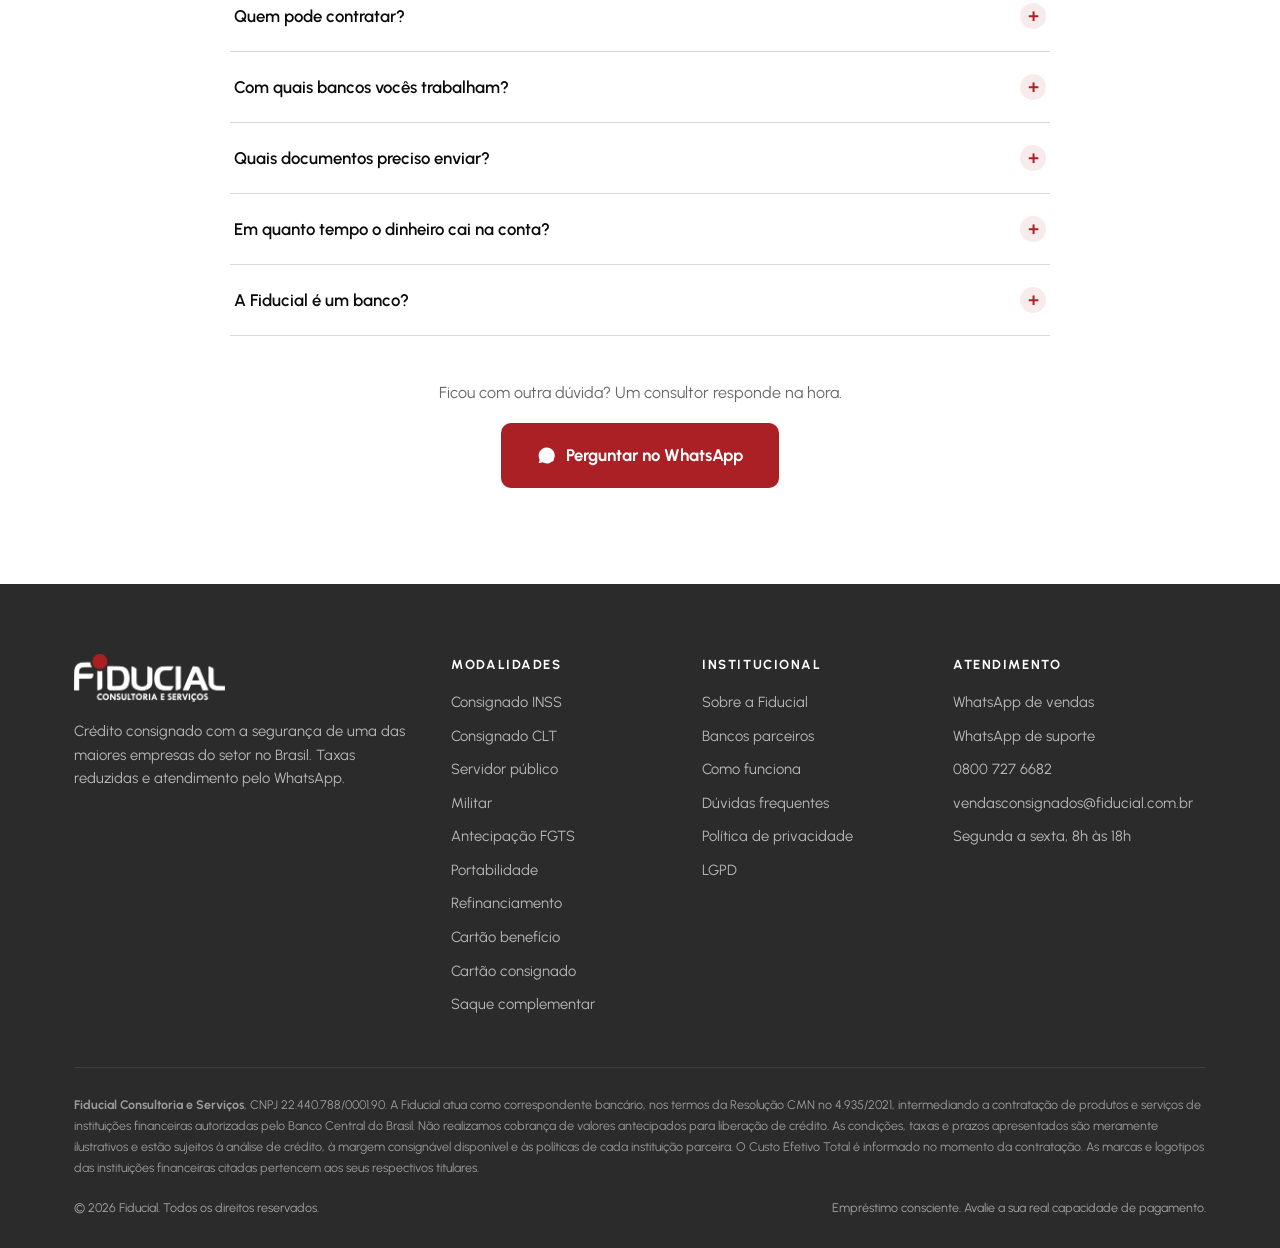
==== commit ae03fe1e: "Atualiza o numero de WhatsApp do atendimento Troca o numero de (31) 97523 8397 para (31) 97531 3798." ====
--- a/index.html
+++ b/index.html
@@ -429,7 +429,7 @@
         <div class="ic"><svg viewBox="0 0 24 24"><path d="M17.5 14.4c-.3-.2-1.7-.9-2-1-.3-.1-.5-.1-.6.2s-.7.9-.9 1.1c-.2.2-.3.2-.6.1-1.7-.9-2.9-1.6-4-3.6-.3-.5.3-.5.8-1.5.1-.2 0-.4 0-.5s-.6-1.5-.9-2c-.2-.5-.4-.5-.6-.5h-.5c-.2 0-.5.1-.7.3-.9.9-1.1 2-.7 3.3.4 1.4 1.3 2.7 1.5 2.9.2.2 2.6 4 6.3 5.5 2.3 1 3.2 1.1 4.4.9.7-.1 1.7-.7 2-1.4.2-.7.2-1.3.2-1.4-.1-.1-.3-.2-.6-.4M12 2a10 10 0 0 0-8.6 15l-1.3 4.7L7 20.4A10 10 0 1 0 12 2"/></svg></div>
         <h3>Quero contratar</h3>
         <p>Primeira contratação, novo empréstimo ou cartão benefício. Fale com o time de vendas.</p>
-        <div class="num">(31) 97523 8397</div>
+        <div class="num">(31) 97531 3798</div>
         <a class="btn btn-red btn-block" data-wa data-origem="atendimento-vendas" data-msg="Olá! Quero contratar um crédito consignado.">Chamar vendas</a>
       </div>
 
@@ -437,7 +437,7 @@
         <div class="ic"><svg viewBox="0 0 24 24"><path d="M21 12a9 9 0 1 1-3-6.7V4h2v5h-5V7h2.2A7 7 0 1 0 19 12z"/></svg></div>
         <h3>Já sou cliente</h3>
         <p>Portabilidade, refinanciamento, segunda via de contrato e acompanhamento de proposta.</p>
-        <div class="num">(31) 97523 8397</div>
+        <div class="num">(31) 97531 3798</div>
         <a class="btn btn-red btn-block" data-wa data-origem="atendimento-suporte" data-msg="Olá! Já sou cliente Fiducial e preciso de atendimento.">Chamar suporte</a>
       </div>
 
